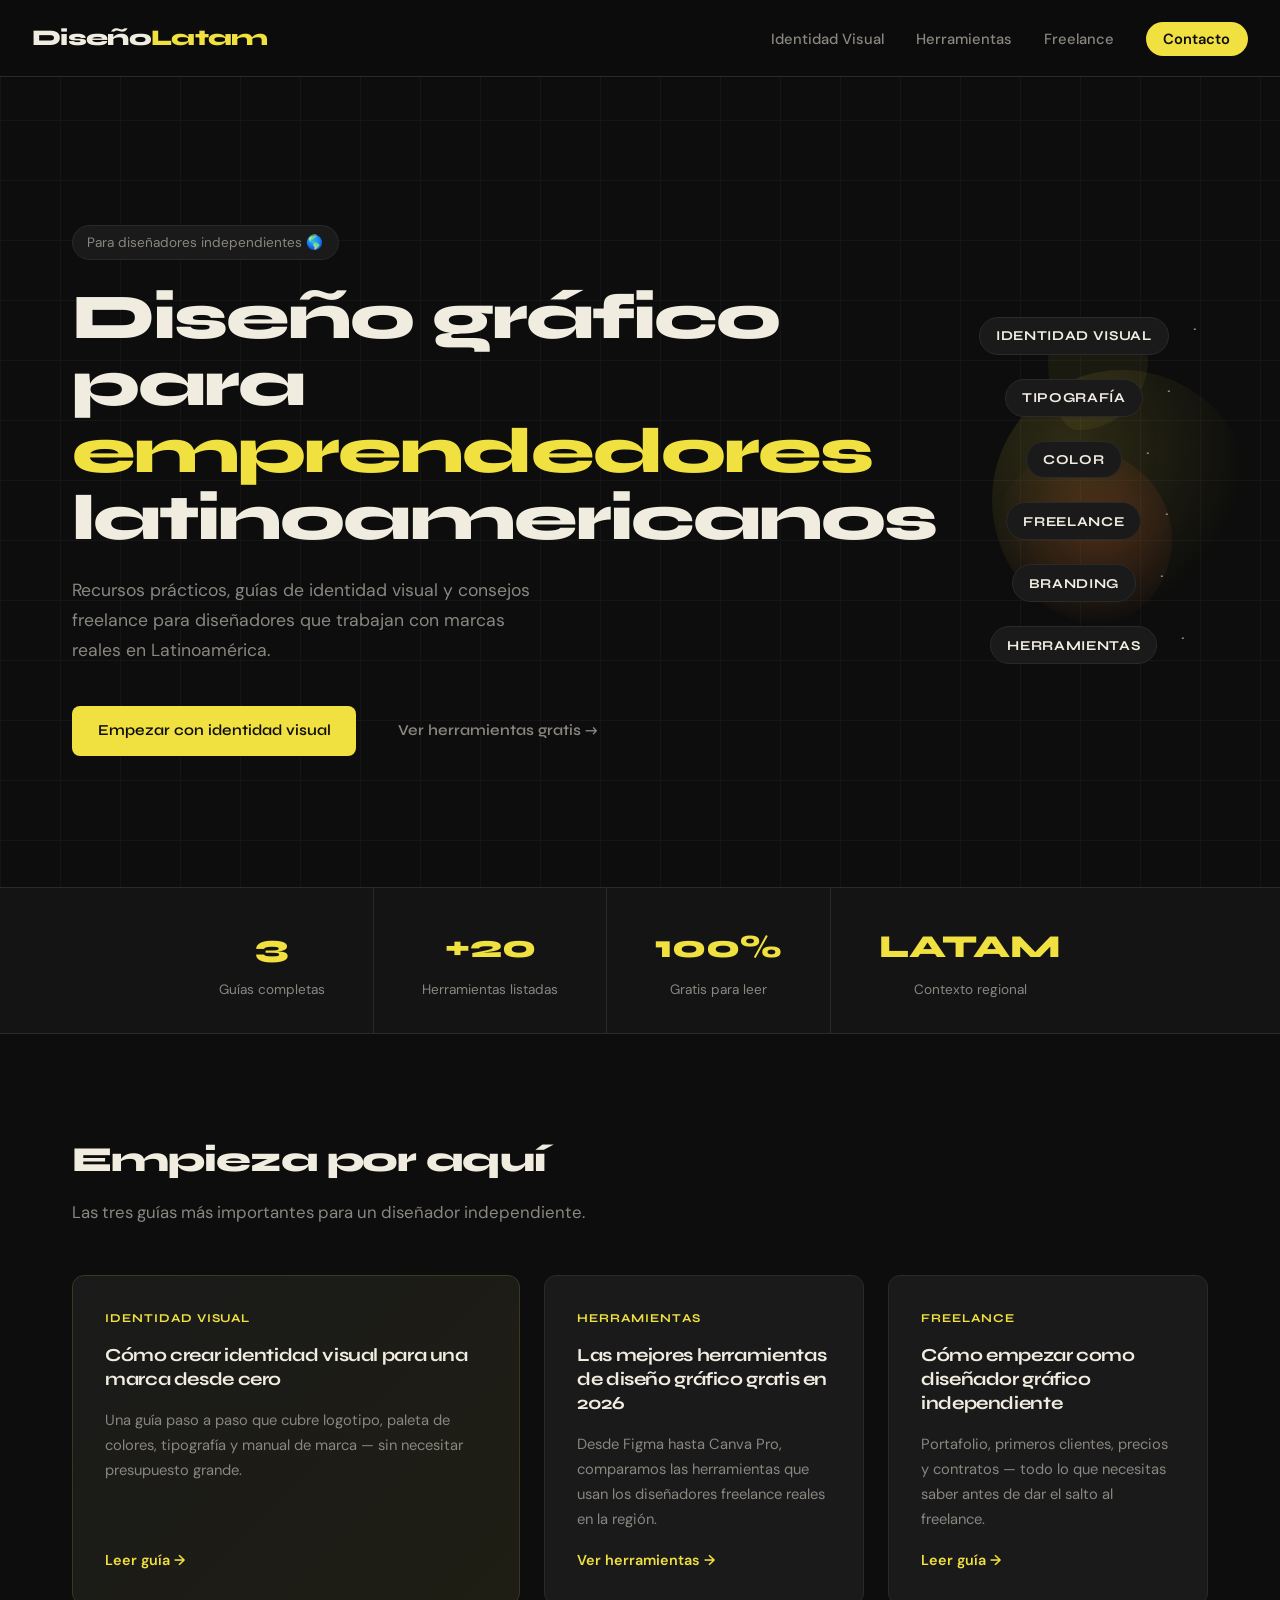
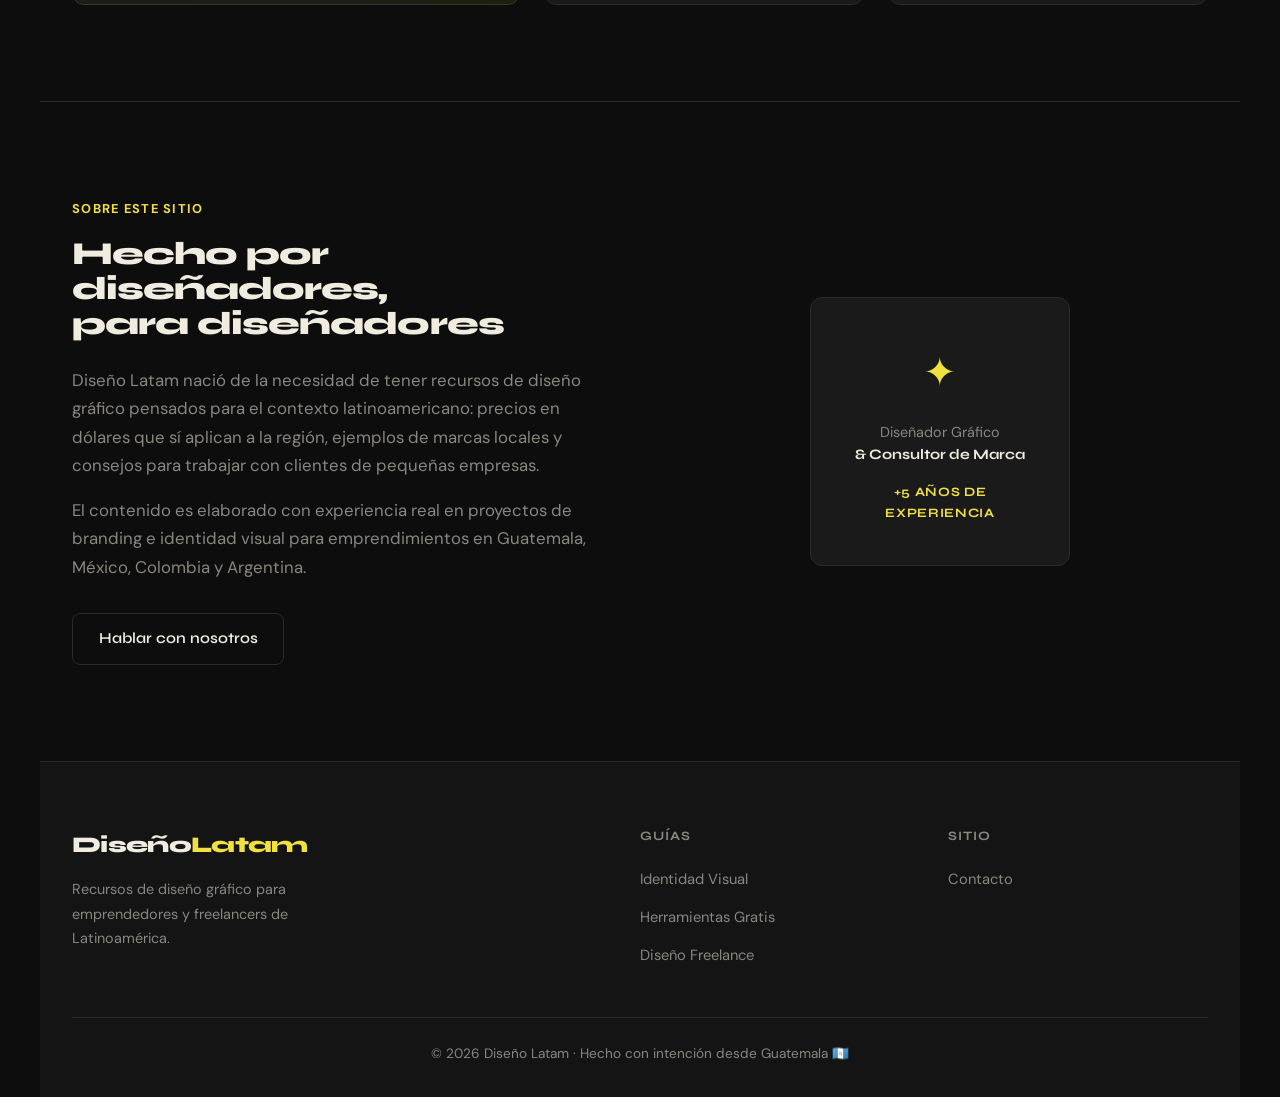
==== index.html @ ff5487d6 "Add files via upload" ====
<!DOCTYPE html>
<html lang="es">
<head>
  <meta charset="UTF-8" />
  <meta name="viewport" content="width=device-width, initial-scale=1.0" />
  <title>Diseño Gráfico para Emprendedores | Recursos para Freelancers Latinoamericanos</title>
  <meta name="description" content="Guías, herramientas y consejos de diseño gráfico para emprendedores y freelancers de Latinoamérica. Aprende a crear identidad visual, trabajar como independiente y hacer crecer tu negocio creativo." />
  <meta name="robots" content="index, follow" />
  <link rel="canonical" href="https://diseno-latam.netlify.app/" />

  <!-- Open Graph -->
  <meta property="og:title" content="Diseño Gráfico para Emprendedores Latinoamericanos" />
  <meta property="og:description" content="Recursos, guías y herramientas para diseñadores gráficos freelance en Latinoamérica." />
  <meta property="og:type" content="website" />
  <meta property="og:url" content="https://diseno-latam.netlify.app/" />

  <!-- Schema markup: WebSite -->
  <script type="application/ld+json">
  {
    "@context": "https://schema.org",
    "@type": "WebSite",
    "name": "Diseño Latam",
    "url": "https://diseno-latam.netlify.app/",
    "description": "Recursos de diseño gráfico para emprendedores y freelancers de Latinoamérica",
    "inLanguage": "es",
    "author": {
      "@type": "Person",
      "name": "Tu Nombre Aquí",
      "jobTitle": "Diseñador Gráfico & Consultor de Marca"
    }
  }
  </script>

  <link rel="preconnect" href="https://fonts.googleapis.com" />
  <link rel="preconnect" href="https://fonts.gstatic.com" crossorigin />
  <link href="https://fonts.googleapis.com/css2?family=Syne:wght@400;600;700;800&family=DM+Sans:ital,opsz,wght@0,9..40,300;0,9..40,400;0,9..40,500;1,9..40,300&display=swap" rel="stylesheet" />
  <link rel="stylesheet" href="css/style.css" />
</head>
<body>

  <!-- NAV -->
  <nav class="nav">
    <a href="/" class="nav__logo">Diseño<span>Latam</span></a>
    <ul class="nav__links">
      <li><a href="pages/identidad-visual.html">Identidad Visual</a></li>
      <li><a href="pages/herramientas.html">Herramientas</a></li>
      <li><a href="pages/freelance.html">Freelance</a></li>
      <li><a href="pages/contacto.html" class="nav__cta">Contacto</a></li>
    </ul>
    <button class="nav__burger" aria-label="Menú">&#9776;</button>
  </nav>

  <!-- HERO -->
  <header class="hero">
    <div class="hero__bg-grid"></div>
    <div class="hero__content">
      <span class="hero__tag">Para diseñadores independientes 🌎</span>
      <h1 class="hero__title">Diseño gráfico para<br /><em>emprendedores</em> latinoamericanos</h1>
      <p class="hero__sub">Recursos prácticos, guías de identidad visual y consejos freelance para diseñadores que trabajan con marcas reales en Latinoamérica.</p>
      <div class="hero__actions">
        <a href="pages/identidad-visual.html" class="btn btn--primary">Empezar con identidad visual</a>
        <a href="pages/herramientas.html" class="btn btn--ghost">Ver herramientas gratis →</a>
      </div>
    </div>
    <div class="hero__visual">
      <div class="shape shape--1"></div>
      <div class="shape shape--2"></div>
      <div class="shape shape--3"></div>
      <div class="marquee-ring">
        <span>Identidad Visual</span><span>·</span>
        <span>Tipografía</span><span>·</span>
        <span>Color</span><span>·</span>
        <span>Freelance</span><span>·</span>
        <span>Branding</span><span>·</span>
        <span>Herramientas</span><span>·</span>
      </div>
    </div>
  </header>

  <!-- STATS STRIP -->
  <section class="stats">
    <div class="stats__item"><strong>3</strong><span>Guías completas</span></div>
    <div class="stats__item"><strong>+20</strong><span>Herramientas listadas</span></div>
    <div class="stats__item"><strong>100%</strong><span>Gratis para leer</span></div>
    <div class="stats__item"><strong>LATAM</strong><span>Contexto regional</span></div>
  </section>

  <!-- ARTICLES GRID -->
  <section class="articles">
    <div class="articles__header">
      <h2>Empieza por aquí</h2>
      <p>Las tres guías más importantes para un diseñador independiente.</p>
    </div>
    <div class="articles__grid">

      <article class="card card--featured">
        <div class="card__tag">Identidad Visual</div>
        <h3 class="card__title"><a href="pages/identidad-visual.html">Cómo crear identidad visual para una marca desde cero</a></h3>
        <p class="card__excerpt">Una guía paso a paso que cubre logotipo, paleta de colores, tipografía y manual de marca — sin necesitar presupuesto grande.</p>
        <a href="pages/identidad-visual.html" class="card__link">Leer guía →</a>
      </article>

      <article class="card">
        <div class="card__tag">Herramientas</div>
        <h3 class="card__title"><a href="pages/herramientas.html">Las mejores herramientas de diseño gráfico gratis en 2026</a></h3>
        <p class="card__excerpt">Desde Figma hasta Canva Pro, comparamos las herramientas que usan los diseñadores freelance reales en la región.</p>
        <a href="pages/herramientas.html" class="card__link">Ver herramientas →</a>
      </article>

      <article class="card">
        <div class="card__tag">Freelance</div>
        <h3 class="card__title"><a href="pages/freelance.html">Cómo empezar como diseñador gráfico independiente</a></h3>
        <p class="card__excerpt">Portafolio, primeros clientes, precios y contratos — todo lo que necesitas saber antes de dar el salto al freelance.</p>
        <a href="pages/freelance.html" class="card__link">Leer guía →</a>
      </article>

    </div>
  </section>

  <!-- ABOUT / E-E-A-T -->
  <section class="about">
    <div class="about__text">
      <span class="about__label">Sobre este sitio</span>
      <h2>Hecho por diseñadores,<br />para diseñadores</h2>
      <p>Diseño Latam nació de la necesidad de tener recursos de diseño gráfico pensados para el contexto latinoamericano: precios en dólares que sí aplican a la región, ejemplos de marcas locales y consejos para trabajar con clientes de pequeñas empresas.</p>
      <p>El contenido es elaborado con experiencia real en proyectos de branding e identidad visual para emprendimientos en Guatemala, México, Colombia y Argentina.</p>
      <a href="pages/contacto.html" class="btn btn--outline">Hablar con nosotros</a>
    </div>
    <div class="about__badge">
      <div class="badge">
        <div class="badge__icon">✦</div>
        <div class="badge__text">Diseñador Gráfico<br /><strong>& Consultor de Marca</strong></div>
        <div class="badge__years">+5 años de experiencia</div>
      </div>
    </div>
  </section>

  <!-- FOOTER -->
  <footer class="footer">
    <div class="footer__brand">
      <a href="/" class="nav__logo">Diseño<span>Latam</span></a>
      <p>Recursos de diseño gráfico para emprendedores y freelancers de Latinoamérica.</p>
    </div>
    <div class="footer__links">
      <h4>Guías</h4>
      <ul>
        <li><a href="pages/identidad-visual.html">Identidad Visual</a></li>
        <li><a href="pages/herramientas.html">Herramientas Gratis</a></li>
        <li><a href="pages/freelance.html">Diseño Freelance</a></li>
      </ul>
    </div>
    <div class="footer__links">
      <h4>Sitio</h4>
      <ul>
        <li><a href="pages/contacto.html">Contacto</a></li>
      </ul>
    </div>
    <div class="footer__copy">
      <p>© 2026 Diseño Latam · Hecho con intención desde Guatemala 🇬🇹</p>
    </div>
  </footer>

  <script src="js/main.js"></script>
</body>
</html>
---- css/style.css ----
/* ===== VARIABLES ===== */
:root {
  --bg: #0d0d0d;
  --bg2: #141414;
  --surface: #1a1a1a;
  --border: #2a2a2a;
  --accent: #f0e040;
  --accent2: #ff6b35;
  --text: #f0ece0;
  --text-muted: #8a8680;
  --font-display: 'Syne', sans-serif;
  --font-body: 'DM Sans', sans-serif;
  --radius: 12px;
  --max-w: 1200px;
}

/* ===== RESET ===== */
*, *::before, *::after { box-sizing: border-box; margin: 0; padding: 0; }
html { scroll-behavior: smooth; }
body {
  background: var(--bg);
  color: var(--text);
  font-family: var(--font-body);
  font-size: 1.05rem;
  line-height: 1.7;
  overflow-x: hidden;
}
a { color: inherit; text-decoration: none; }
img { max-width: 100%; display: block; }

/* ===== NAV ===== */
.nav {
  display: flex;
  align-items: center;
  justify-content: space-between;
  padding: 1.2rem 2rem;
  position: sticky;
  top: 0;
  z-index: 100;
  background: rgba(13,13,13,0.9);
  backdrop-filter: blur(12px);
  border-bottom: 1px solid var(--border);
}
.nav__logo {
  font-family: var(--font-display);
  font-weight: 800;
  font-size: 1.4rem;
  letter-spacing: -0.03em;
}
.nav__logo span { color: var(--accent); }
.nav__links {
  display: flex;
  gap: 2rem;
  list-style: none;
  align-items: center;
}
.nav__links a {
  font-size: 0.92rem;
  font-weight: 500;
  color: var(--text-muted);
  transition: color 0.2s;
}
.nav__links a:hover { color: var(--text); }
.nav__cta {
  background: var(--accent) !important;
  color: #0d0d0d !important;
  padding: 0.45rem 1.1rem;
  border-radius: 99px;
  font-weight: 600 !important;
}
.nav__burger { display: none; background: none; border: none; color: var(--text); font-size: 1.4rem; cursor: pointer; }

/* ===== HERO ===== */
.hero {
  min-height: 90vh;
  display: grid;
  grid-template-columns: 1fr 1fr;
  align-items: center;
  gap: 2rem;
  padding: 5rem 2rem 4rem;
  max-width: var(--max-w);
  margin: 0 auto;
  position: relative;
}
.hero__bg-grid {
  position: fixed;
  inset: 0;
  background-image: linear-gradient(var(--border) 1px, transparent 1px),
    linear-gradient(90deg, var(--border) 1px, transparent 1px);
  background-size: 60px 60px;
  opacity: 0.3;
  pointer-events: none;
  z-index: -1;
}
.hero__tag {
  display: inline-block;
  background: var(--surface);
  border: 1px solid var(--border);
  border-radius: 99px;
  padding: 0.3rem 0.9rem;
  font-size: 0.85rem;
  color: var(--text-muted);
  margin-bottom: 1.5rem;
  animation: fadeUp 0.6s ease both;
}
.hero__title {
  font-family: var(--font-display);
  font-size: clamp(2.4rem, 5vw, 4rem);
  font-weight: 800;
  line-height: 1.05;
  letter-spacing: -0.03em;
  margin-bottom: 1.5rem;
  animation: fadeUp 0.6s 0.1s ease both;
}
.hero__title em {
  font-style: normal;
  color: var(--accent);
  position: relative;
}
.hero__sub {
  color: var(--text-muted);
  font-size: 1.1rem;
  max-width: 480px;
  margin-bottom: 2.5rem;
  animation: fadeUp 0.6s 0.2s ease both;
}
.hero__actions {
  display: flex;
  gap: 1rem;
  flex-wrap: wrap;
  animation: fadeUp 0.6s 0.3s ease both;
}

/* ===== HERO VISUAL ===== */
.hero__visual {
  display: flex;
  align-items: center;
  justify-content: center;
  position: relative;
  height: 400px;
}
.shape {
  position: absolute;
  border-radius: 50%;
  animation: float 6s ease-in-out infinite;
}
.shape--1 {
  width: 260px; height: 260px;
  background: radial-gradient(circle at 30% 30%, var(--accent), transparent 70%);
  opacity: 0.15;
  top: 20%; left: 10%;
}
.shape--2 {
  width: 180px; height: 180px;
  background: radial-gradient(circle at 60% 40%, var(--accent2), transparent 70%);
  opacity: 0.2;
  bottom: 15%; right: 15%;
  animation-delay: -2s;
}
.shape--3 {
  width: 100px; height: 100px;
  background: var(--accent);
  opacity: 0.06;
  top: 10%; right: 25%;
  animation-delay: -4s;
  border-radius: 30% 70% 70% 30% / 30% 30% 70% 70%;
}
.marquee-ring {
  display: flex;
  gap: 1.5rem;
  flex-wrap: wrap;
  justify-content: center;
  max-width: 320px;
  font-family: var(--font-display);
  font-size: 0.85rem;
  font-weight: 700;
  letter-spacing: 0.05em;
  color: var(--text-muted);
  text-transform: uppercase;
  position: relative;
  z-index: 1;
}
.marquee-ring span:not(:nth-child(even)) {
  border: 1px solid var(--border);
  padding: 0.4rem 1rem;
  border-radius: 99px;
  background: var(--surface);
  color: var(--text);
  transition: border-color 0.2s, color 0.2s;
}
.marquee-ring span:not(:nth-child(even)):hover {
  border-color: var(--accent);
  color: var(--accent);
}

/* ===== BUTTONS ===== */
.btn {
  display: inline-flex;
  align-items: center;
  gap: 0.4rem;
  padding: 0.75rem 1.6rem;
  border-radius: 8px;
  font-family: var(--font-display);
  font-weight: 600;
  font-size: 0.95rem;
  cursor: pointer;
  transition: all 0.2s;
  border: none;
}
.btn--primary {
  background: var(--accent);
  color: #0d0d0d;
}
.btn--primary:hover { background: #ffe800; transform: translateY(-2px); }
.btn--ghost {
  background: transparent;
  color: var(--text-muted);
}
.btn--ghost:hover { color: var(--text); }
.btn--outline {
  background: transparent;
  color: var(--text);
  border: 1px solid var(--border);
}
.btn--outline:hover { border-color: var(--accent); color: var(--accent); }

/* ===== STATS ===== */
.stats {
  display: flex;
  justify-content: center;
  gap: 0;
  border-top: 1px solid var(--border);
  border-bottom: 1px solid var(--border);
  background: var(--bg2);
}
.stats__item {
  display: flex;
  flex-direction: column;
  align-items: center;
  padding: 2rem 3rem;
  border-right: 1px solid var(--border);
  gap: 0.2rem;
}
.stats__item:last-child { border-right: none; }
.stats__item strong {
  font-family: var(--font-display);
  font-size: 2rem;
  font-weight: 800;
  color: var(--accent);
}
.stats__item span { font-size: 0.85rem; color: var(--text-muted); }

/* ===== ARTICLES ===== */
.articles {
  max-width: var(--max-w);
  margin: 0 auto;
  padding: 6rem 2rem;
}
.articles__header {
  margin-bottom: 3rem;
}
.articles__header h2 {
  font-family: var(--font-display);
  font-size: 2.2rem;
  font-weight: 800;
  letter-spacing: -0.03em;
  margin-bottom: 0.5rem;
}
.articles__header p { color: var(--text-muted); }
.articles__grid {
  display: grid;
  grid-template-columns: 1.4fr 1fr 1fr;
  gap: 1.5rem;
}

/* ===== CARDS ===== */
.card {
  background: var(--surface);
  border: 1px solid var(--border);
  border-radius: var(--radius);
  padding: 2rem;
  display: flex;
  flex-direction: column;
  gap: 1rem;
  transition: border-color 0.2s, transform 0.2s;
}
.card:hover {
  border-color: var(--accent);
  transform: translateY(-3px);
}
.card--featured {
  background: linear-gradient(135deg, var(--surface), #1f1e14);
  border-color: #3a3820;
}
.card--featured:hover { border-color: var(--accent); }
.card__tag {
  font-size: 0.75rem;
  font-weight: 700;
  letter-spacing: 0.08em;
  text-transform: uppercase;
  color: var(--accent);
  font-family: var(--font-display);
}
.card__title {
  font-family: var(--font-display);
  font-size: 1.15rem;
  font-weight: 700;
  line-height: 1.3;
  letter-spacing: -0.02em;
}
.card__title a:hover { color: var(--accent); }
.card__excerpt { color: var(--text-muted); font-size: 0.92rem; flex: 1; }
.card__link {
  font-weight: 600;
  font-size: 0.9rem;
  color: var(--accent);
  margin-top: auto;
}
.card__link:hover { text-decoration: underline; }

/* ===== ABOUT ===== */
.about {
  display: grid;
  grid-template-columns: 1fr 1fr;
  gap: 4rem;
  align-items: center;
  max-width: var(--max-w);
  margin: 0 auto;
  padding: 6rem 2rem;
  border-top: 1px solid var(--border);
}
.about__label {
  display: block;
  font-size: 0.8rem;
  font-weight: 700;
  letter-spacing: 0.1em;
  text-transform: uppercase;
  color: var(--accent);
  margin-bottom: 1rem;
}
.about__text h2 {
  font-family: var(--font-display);
  font-size: 2rem;
  font-weight: 800;
  letter-spacing: -0.03em;
  margin-bottom: 1.5rem;
  line-height: 1.1;
}
.about__text p { color: var(--text-muted); margin-bottom: 1rem; }
.about__text .btn { margin-top: 1rem; }
.about__badge { display: flex; justify-content: center; }
.badge {
  background: var(--surface);
  border: 1px solid var(--border);
  border-radius: var(--radius);
  padding: 2.5rem 2rem;
  text-align: center;
  display: flex;
  flex-direction: column;
  gap: 1rem;
  max-width: 260px;
  width: 100%;
}
.badge__icon {
  font-size: 2.5rem;
  color: var(--accent);
}
.badge__text { font-size: 0.9rem; color: var(--text-muted); line-height: 1.5; }
.badge__text strong { color: var(--text); font-family: var(--font-display); display: block; }
.badge__years {
  font-family: var(--font-display);
  font-size: 0.8rem;
  color: var(--accent);
  font-weight: 700;
  letter-spacing: 0.05em;
  text-transform: uppercase;
}

/* ===== FOOTER ===== */
.footer {
  background: var(--bg2);
  border-top: 1px solid var(--border);
  display: grid;
  grid-template-columns: 2fr 1fr 1fr;
  gap: 3rem;
  padding: 4rem 2rem 2rem;
  max-width: var(--max-w);
  margin: 0 auto;
}
.footer__brand p { color: var(--text-muted); font-size: 0.9rem; margin-top: 0.8rem; max-width: 280px; }
.footer__links h4 {
  font-family: var(--font-display);
  font-size: 0.8rem;
  font-weight: 700;
  letter-spacing: 0.08em;
  text-transform: uppercase;
  color: var(--text-muted);
  margin-bottom: 1rem;
}
.footer__links ul { list-style: none; display: flex; flex-direction: column; gap: 0.6rem; }
.footer__links a { color: var(--text-muted); font-size: 0.92rem; transition: color 0.2s; }
.footer__links a:hover { color: var(--text); }
.footer__copy {
  grid-column: 1 / -1;
  border-top: 1px solid var(--border);
  padding-top: 1.5rem;
  color: var(--text-muted);
  font-size: 0.85rem;
  text-align: center;
}

/* ===== ANIMATIONS ===== */
@keyframes fadeUp {
  from { opacity: 0; transform: translateY(20px); }
  to { opacity: 1; transform: translateY(0); }
}
@keyframes float {
  0%, 100% { transform: translateY(0) rotate(0deg); }
  50% { transform: translateY(-20px) rotate(5deg); }
}

/* ===== RESPONSIVE ===== */
@media (max-width: 900px) {
  .hero { grid-template-columns: 1fr; min-height: auto; padding: 3rem 1.5rem; }
  .hero__visual { display: none; }
  .articles__grid { grid-template-columns: 1fr; }
  .about { grid-template-columns: 1fr; gap: 2rem; }
  .about__badge { display: none; }
  .footer { grid-template-columns: 1fr 1fr; }
  .stats { flex-wrap: wrap; }
  .stats__item { border-right: none; border-bottom: 1px solid var(--border); width: 50%; }
}
@media (max-width: 600px) {
  .nav__links { display: none; }
  .nav__burger { display: block; }
  .hero__title { font-size: 2.2rem; }
  .footer { grid-template-columns: 1fr; }
}

/* ===== INNER PAGES ===== */
.page-hero {
  max-width: var(--max-w);
  margin: 0 auto;
  padding: 5rem 2rem 3rem;
  border-bottom: 1px solid var(--border);
}
.page-hero__tag {
  display: inline-block;
  font-size: 0.78rem;
  font-weight: 700;
  letter-spacing: 0.1em;
  text-transform: uppercase;
  color: var(--accent);
  font-family: var(--font-display);
  margin-bottom: 1rem;
}
.page-hero h1 {
  font-family: var(--font-display);
  font-size: clamp(2rem, 4vw, 3.2rem);
  font-weight: 800;
  letter-spacing: -0.03em;
  line-height: 1.1;
  max-width: 700px;
  margin-bottom: 1.2rem;
}
.page-hero p {
  color: var(--text-muted);
  font-size: 1.1rem;
  max-width: 580px;
}
.page-content {
  max-width: 780px;
  margin: 0 auto;
  padding: 4rem 2rem 6rem;
}
.page-content h2 {
  font-family: var(--font-display);
  font-size: 1.6rem;
  font-weight: 700;
  letter-spacing: -0.02em;
  margin: 3rem 0 1rem;
}
.page-content h3 {
  font-family: var(--font-display);
  font-size: 1.15rem;
  font-weight: 700;
  margin: 2rem 0 0.7rem;
  color: var(--accent);
}
.page-content p { color: var(--text-muted); margin-bottom: 1rem; }
.page-content ul, .page-content ol {
  color: var(--text-muted);
  padding-left: 1.5rem;
  margin-bottom: 1.5rem;
  display: flex;
  flex-direction: column;
  gap: 0.5rem;
}
.page-content strong { color: var(--text); }
.page-content a { color: var(--accent); text-decoration: underline; }
.callout {
  background: var(--surface);
  border-left: 3px solid var(--accent);
  border-radius: 0 var(--radius) var(--radius) 0;
  padding: 1.5rem;
  margin: 2rem 0;
  color: var(--text-muted);
}
.callout strong { color: var(--accent); display: block; margin-bottom: 0.3rem; }
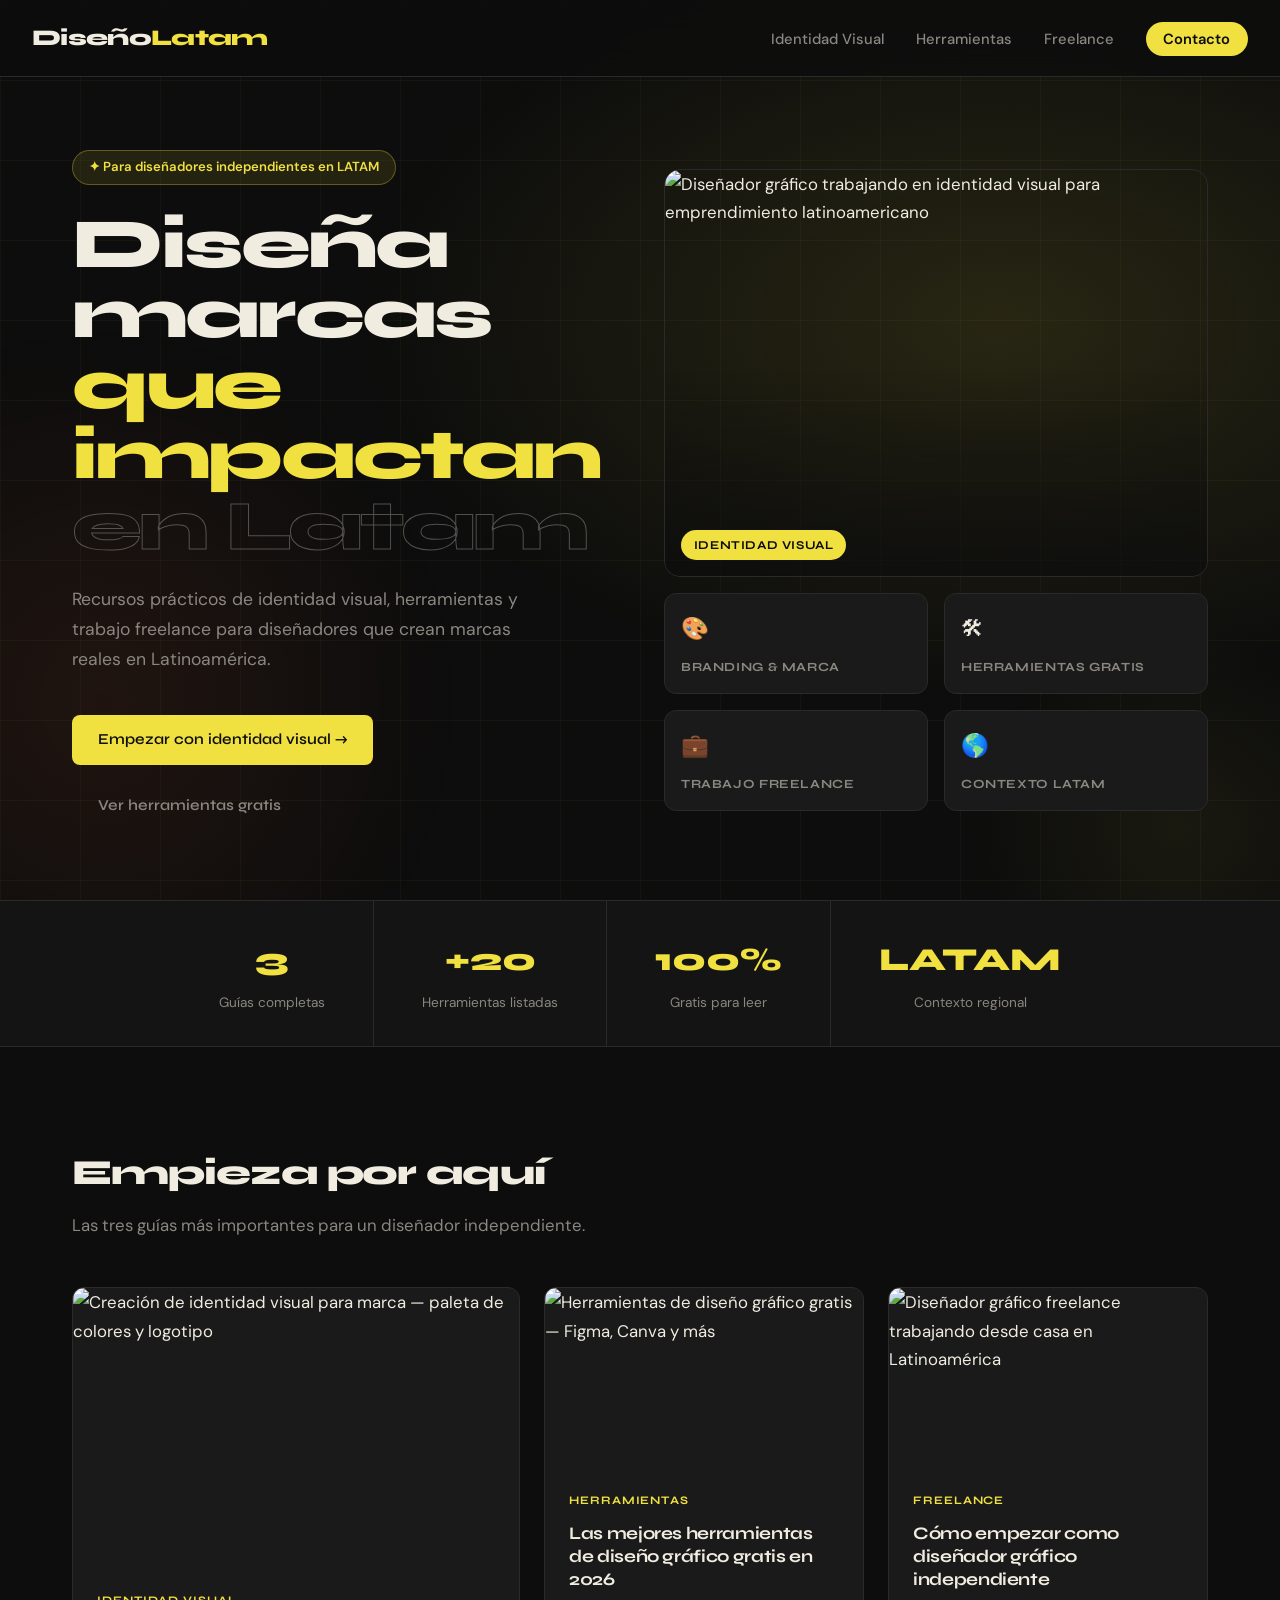
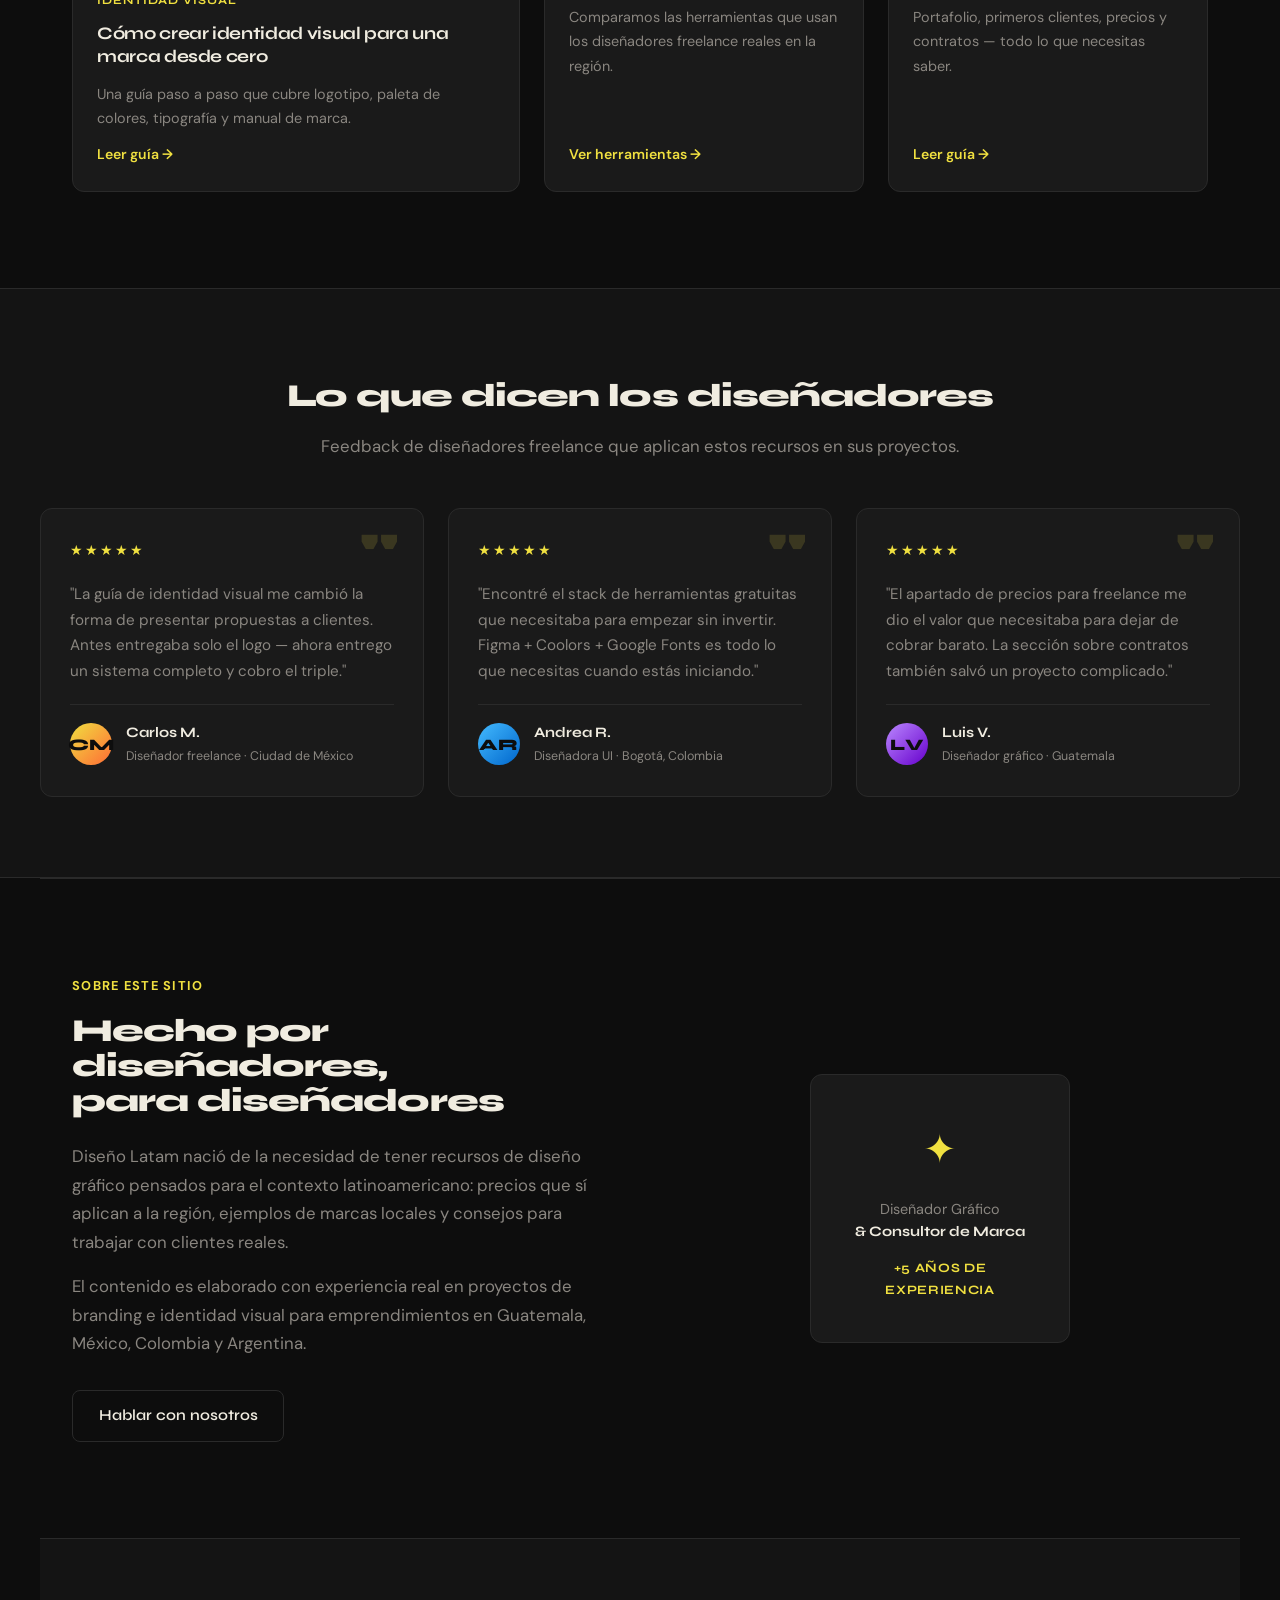
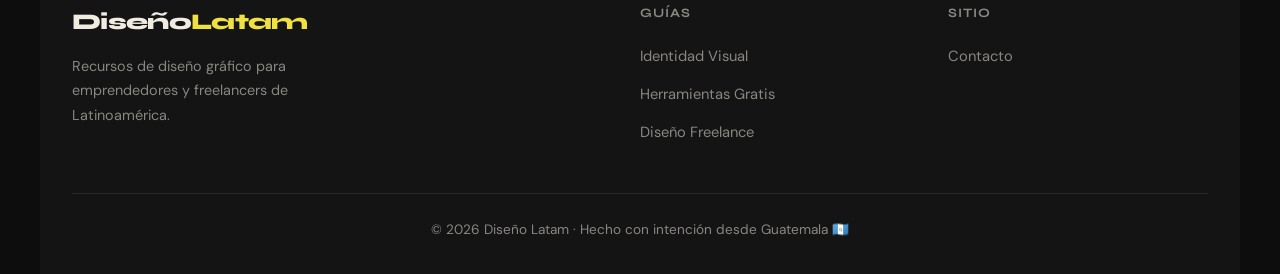
==== commit 13ec4eab: "Add files via upload" ====
--- a/index.html
+++ b/index.html
@@ -6,21 +6,18 @@
   <title>Diseño Gráfico para Emprendedores | Recursos para Freelancers Latinoamericanos</title>
   <meta name="description" content="Guías, herramientas y consejos de diseño gráfico para emprendedores y freelancers de Latinoamérica. Aprende a crear identidad visual, trabajar como independiente y hacer crecer tu negocio creativo." />
   <meta name="robots" content="index, follow" />
-  <link rel="canonical" href="https://diseno-latam.netlify.app/" />
-
-  <!-- Open Graph -->
+  <link rel="canonical" href="https://graficafreelance.netlify.app/" />
   <meta property="og:title" content="Diseño Gráfico para Emprendedores Latinoamericanos" />
   <meta property="og:description" content="Recursos, guías y herramientas para diseñadores gráficos freelance en Latinoamérica." />
   <meta property="og:type" content="website" />
-  <meta property="og:url" content="https://diseno-latam.netlify.app/" />
-
-  <!-- Schema markup: WebSite -->
+  <meta property="og:url" content="https://graficafreelance.netlify.app/" />
+  <meta property="og:image" content="https://images.unsplash.com/photo-1561070791-2526d30994b5?w=1200&q=80" />
   <script type="application/ld+json">
   {
     "@context": "https://schema.org",
     "@type": "WebSite",
     "name": "Diseño Latam",
-    "url": "https://diseno-latam.netlify.app/",
+    "url": "https://graficafreelance.netlify.app/",
     "description": "Recursos de diseño gráfico para emprendedores y freelancers de Latinoamérica",
     "inLanguage": "es",
     "author": {
@@ -30,7 +27,6 @@
     }
   }
   </script>
-
   <link rel="preconnect" href="https://fonts.googleapis.com" />
   <link rel="preconnect" href="https://fonts.gstatic.com" crossorigin />
   <link href="https://fonts.googleapis.com/css2?family=Syne:wght@400;600;700;800&family=DM+Sans:ital,opsz,wght@0,9..40,300;0,9..40,400;0,9..40,500;1,9..40,300&display=swap" rel="stylesheet" />
@@ -38,7 +34,6 @@
 </head>
 <body>
 
-  <!-- NAV -->
   <nav class="nav">
     <a href="/" class="nav__logo">Diseño<span>Latam</span></a>
     <ul class="nav__links">
@@ -51,33 +46,56 @@
   </nav>
 
   <!-- HERO -->
-  <header class="hero">
-    <div class="hero__bg-grid"></div>
+  <section class="hero">
+    <div class="hero__parallax-bg"></div>
+    <div class="hero__grid"></div>
     <div class="hero__content">
-      <span class="hero__tag">Para diseñadores independientes 🌎</span>
-      <h1 class="hero__title">Diseño gráfico para<br /><em>emprendedores</em> latinoamericanos</h1>
-      <p class="hero__sub">Recursos prácticos, guías de identidad visual y consejos freelance para diseñadores que trabajan con marcas reales en Latinoamérica.</p>
-      <div class="hero__actions">
-        <a href="pages/identidad-visual.html" class="btn btn--primary">Empezar con identidad visual</a>
-        <a href="pages/herramientas.html" class="btn btn--ghost">Ver herramientas gratis →</a>
-      </div>
-    </div>
-    <div class="hero__visual">
-      <div class="shape shape--1"></div>
-      <div class="shape shape--2"></div>
-      <div class="shape shape--3"></div>
-      <div class="marquee-ring">
-        <span>Identidad Visual</span><span>·</span>
-        <span>Tipografía</span><span>·</span>
-        <span>Color</span><span>·</span>
-        <span>Freelance</span><span>·</span>
-        <span>Branding</span><span>·</span>
-        <span>Herramientas</span><span>·</span>
-      </div>
-    </div>
-  </header>
-
-  <!-- STATS STRIP -->
+
+      <div class="hero__left">
+        <span class="hero__tag">✦ Para diseñadores independientes en LATAM</span>
+        <h1 class="hero__title">
+          Diseña marcas<br />
+          <em>que impactan</em>
+          <span class="outline">en Latam</span>
+        </h1>
+        <p class="hero__sub">Recursos prácticos de identidad visual, herramientas y trabajo freelance para diseñadores que crean marcas reales en Latinoamérica.</p>
+        <div class="hero__actions">
+          <a href="pages/identidad-visual.html" class="btn btn--primary">Empezar con identidad visual →</a>
+          <a href="pages/herramientas.html" class="btn btn--ghost">Ver herramientas gratis</a>
+        </div>
+      </div>
+
+      <div class="hero__visual">
+        <div class="hero__feat-img">
+          <img src="https://images.unsplash.com/photo-1561070791-2526d30994b5?w=800&q=80"
+               alt="Diseñador gráfico trabajando en identidad visual para emprendimiento latinoamericano"
+               loading="eager" />
+          <span class="hero__feat-badge">Identidad Visual</span>
+        </div>
+        <div class="hero__mini-cards">
+          <div class="mini-card">
+            <div class="mini-card__icon">🎨</div>
+            <div class="mini-card__label">Branding & marca</div>
+          </div>
+          <div class="mini-card">
+            <div class="mini-card__icon">🛠</div>
+            <div class="mini-card__label">Herramientas gratis</div>
+          </div>
+          <div class="mini-card">
+            <div class="mini-card__icon">💼</div>
+            <div class="mini-card__label">Trabajo freelance</div>
+          </div>
+          <div class="mini-card">
+            <div class="mini-card__icon">🌎</div>
+            <div class="mini-card__label">Contexto LATAM</div>
+          </div>
+        </div>
+      </div>
+
+    </div>
+  </section>
+
+  <!-- STATS -->
   <section class="stats">
     <div class="stats__item"><strong>3</strong><span>Guías completas</span></div>
     <div class="stats__item"><strong>+20</strong><span>Herramientas listadas</span></div>
@@ -85,7 +103,7 @@
     <div class="stats__item"><strong>LATAM</strong><span>Contexto regional</span></div>
   </section>
 
-  <!-- ARTICLES GRID -->
+  <!-- ARTICLES -->
   <section class="articles">
     <div class="articles__header">
       <h2>Empieza por aquí</h2>
@@ -94,26 +112,96 @@
     <div class="articles__grid">
 
       <article class="card card--featured">
-        <div class="card__tag">Identidad Visual</div>
-        <h3 class="card__title"><a href="pages/identidad-visual.html">Cómo crear identidad visual para una marca desde cero</a></h3>
-        <p class="card__excerpt">Una guía paso a paso que cubre logotipo, paleta de colores, tipografía y manual de marca — sin necesitar presupuesto grande.</p>
-        <a href="pages/identidad-visual.html" class="card__link">Leer guía →</a>
+        <div class="card__img">
+          <img src="https://images.unsplash.com/photo-1558618666-fcd25c85cd64?w=800&q=80"
+               alt="Creación de identidad visual para marca — paleta de colores y logotipo"
+               loading="lazy" />
+        </div>
+        <div class="card__body">
+          <div class="card__tag">Identidad Visual</div>
+          <h3 class="card__title"><a href="pages/identidad-visual.html">Cómo crear identidad visual para una marca desde cero</a></h3>
+          <p class="card__excerpt">Una guía paso a paso que cubre logotipo, paleta de colores, tipografía y manual de marca.</p>
+          <a href="pages/identidad-visual.html" class="card__link">Leer guía →</a>
+        </div>
       </article>
 
       <article class="card">
-        <div class="card__tag">Herramientas</div>
-        <h3 class="card__title"><a href="pages/herramientas.html">Las mejores herramientas de diseño gráfico gratis en 2026</a></h3>
-        <p class="card__excerpt">Desde Figma hasta Canva Pro, comparamos las herramientas que usan los diseñadores freelance reales en la región.</p>
-        <a href="pages/herramientas.html" class="card__link">Ver herramientas →</a>
+        <div class="card__img">
+          <img src="https://images.unsplash.com/photo-1611532736597-de2d4265fba3?w=600&q=80"
+               alt="Herramientas de diseño gráfico gratis — Figma, Canva y más"
+               loading="lazy" />
+        </div>
+        <div class="card__body">
+          <div class="card__tag">Herramientas</div>
+          <h3 class="card__title"><a href="pages/herramientas.html">Las mejores herramientas de diseño gráfico gratis en 2026</a></h3>
+          <p class="card__excerpt">Comparamos las herramientas que usan los diseñadores freelance reales en la región.</p>
+          <a href="pages/herramientas.html" class="card__link">Ver herramientas →</a>
+        </div>
       </article>
 
       <article class="card">
-        <div class="card__tag">Freelance</div>
-        <h3 class="card__title"><a href="pages/freelance.html">Cómo empezar como diseñador gráfico independiente</a></h3>
-        <p class="card__excerpt">Portafolio, primeros clientes, precios y contratos — todo lo que necesitas saber antes de dar el salto al freelance.</p>
-        <a href="pages/freelance.html" class="card__link">Leer guía →</a>
+        <div class="card__img">
+          <img src="https://images.unsplash.com/photo-1600880292089-90a7e086ee0c?w=600&q=80"
+               alt="Diseñador gráfico freelance trabajando desde casa en Latinoamérica"
+               loading="lazy" />
+        </div>
+        <div class="card__body">
+          <div class="card__tag">Freelance</div>
+          <h3 class="card__title"><a href="pages/freelance.html">Cómo empezar como diseñador gráfico independiente</a></h3>
+          <p class="card__excerpt">Portafolio, primeros clientes, precios y contratos — todo lo que necesitas saber.</p>
+          <a href="pages/freelance.html" class="card__link">Leer guía →</a>
+        </div>
       </article>
 
+    </div>
+  </section>
+
+  <!-- TESTIMONIALES -->
+  <section class="testimonials">
+    <div class="testimonials__inner">
+      <div class="testimonials__header">
+        <h2>Lo que dicen los diseñadores</h2>
+        <p>Feedback de diseñadores freelance que aplican estos recursos en sus proyectos.</p>
+      </div>
+      <div class="testimonials__grid">
+
+        <div class="testi-card" itemscope itemtype="https://schema.org/Review">
+          <div class="testi-card__stars">★★★★★</div>
+          <p class="testi-card__text" itemprop="reviewBody">"La guía de identidad visual me cambió la forma de presentar propuestas a clientes. Antes entregaba solo el logo — ahora entrego un sistema completo y cobro el triple."</p>
+          <div class="testi-card__author">
+            <div class="testi-card__avatar">CM</div>
+            <div>
+              <div class="testi-card__name" itemprop="author">Carlos M.</div>
+              <div class="testi-card__role">Diseñador freelance · Ciudad de México</div>
+            </div>
+          </div>
+        </div>
+
+        <div class="testi-card" itemscope itemtype="https://schema.org/Review">
+          <div class="testi-card__stars">★★★★★</div>
+          <p class="testi-card__text" itemprop="reviewBody">"Encontré el stack de herramientas gratuitas que necesitaba para empezar sin invertir. Figma + Coolors + Google Fonts es todo lo que necesitas cuando estás iniciando."</p>
+          <div class="testi-card__author">
+            <div class="testi-card__avatar" style="background: linear-gradient(135deg,#44bbff,#0066cc)">AR</div>
+            <div>
+              <div class="testi-card__name" itemprop="author">Andrea R.</div>
+              <div class="testi-card__role">Diseñadora UI · Bogotá, Colombia</div>
+            </div>
+          </div>
+        </div>
+
+        <div class="testi-card" itemscope itemtype="https://schema.org/Review">
+          <div class="testi-card__stars">★★★★★</div>
+          <p class="testi-card__text" itemprop="reviewBody">"El apartado de precios para freelance me dio el valor que necesitaba para dejar de cobrar barato. La sección sobre contratos también salvó un proyecto complicado."</p>
+          <div class="testi-card__author">
+            <div class="testi-card__avatar" style="background: linear-gradient(135deg,#bb88ff,#6600cc)">LV</div>
+            <div>
+              <div class="testi-card__name" itemprop="author">Luis V.</div>
+              <div class="testi-card__role">Diseñador gráfico · Guatemala</div>
+            </div>
+          </div>
+        </div>
+
+      </div>
     </div>
   </section>
 
@@ -122,7 +210,7 @@
     <div class="about__text">
       <span class="about__label">Sobre este sitio</span>
       <h2>Hecho por diseñadores,<br />para diseñadores</h2>
-      <p>Diseño Latam nació de la necesidad de tener recursos de diseño gráfico pensados para el contexto latinoamericano: precios en dólares que sí aplican a la región, ejemplos de marcas locales y consejos para trabajar con clientes de pequeñas empresas.</p>
+      <p>Diseño Latam nació de la necesidad de tener recursos de diseño gráfico pensados para el contexto latinoamericano: precios que sí aplican a la región, ejemplos de marcas locales y consejos para trabajar con clientes reales.</p>
       <p>El contenido es elaborado con experiencia real en proyectos de branding e identidad visual para emprendimientos en Guatemala, México, Colombia y Argentina.</p>
       <a href="pages/contacto.html" class="btn btn--outline">Hablar con nosotros</a>
     </div>
@@ -135,7 +223,6 @@
     </div>
   </section>
 
-  <!-- FOOTER -->
   <footer class="footer">
     <div class="footer__brand">
       <a href="/" class="nav__logo">Diseño<span>Latam</span></a>
--- a/css/style.css
+++ b/css/style.css
@@ -14,7 +14,6 @@
   --max-w: 1200px;
 }
 
-/* ===== RESET ===== */
 *, *::before, *::after { box-sizing: border-box; margin: 0; padding: 0; }
 html { scroll-behavior: smooth; }
 body {
@@ -34,12 +33,14 @@
   align-items: center;
   justify-content: space-between;
   padding: 1.2rem 2rem;
-  position: sticky;
-  top: 0;
+  position: fixed;
+  top: 0; left: 0; right: 0;
   z-index: 100;
-  background: rgba(13,13,13,0.9);
-  backdrop-filter: blur(12px);
+  background: rgba(13,13,13,0.85);
+  backdrop-filter: blur(16px);
+  -webkit-backdrop-filter: blur(16px);
   border-bottom: 1px solid var(--border);
+  transition: background 0.3s;
 }
 .nav__logo {
   font-family: var(--font-display);
@@ -70,52 +71,79 @@
 }
 .nav__burger { display: none; background: none; border: none; color: var(--text); font-size: 1.4rem; cursor: pointer; }
 
-/* ===== HERO ===== */
+/* ===== HERO PARALLAX ===== */
 .hero {
-  min-height: 90vh;
+  min-height: 100vh;
+  display: flex;
+  align-items: center;
+  position: relative;
+  overflow: hidden;
+  padding-top: 80px;
+}
+.hero__parallax-bg {
+  position: absolute;
+  inset: -20%;
+  background:
+    radial-gradient(ellipse 60% 50% at 70% 40%, rgba(240,224,64,0.12) 0%, transparent 60%),
+    radial-gradient(ellipse 40% 60% at 20% 70%, rgba(255,107,53,0.08) 0%, transparent 50%),
+    radial-gradient(ellipse 30% 40% at 80% 80%, rgba(240,224,64,0.06) 0%, transparent 40%);
+  will-change: transform;
+  pointer-events: none;
+}
+.hero__grid {
+  position: absolute;
+  inset: 0;
+  background-image:
+    linear-gradient(rgba(240,224,64,0.04) 1px, transparent 1px),
+    linear-gradient(90deg, rgba(240,224,64,0.04) 1px, transparent 1px);
+  background-size: 80px 80px;
+  pointer-events: none;
+}
+.hero__content {
+  max-width: var(--max-w);
+  margin: 0 auto;
+  padding: 4rem 2rem;
   display: grid;
   grid-template-columns: 1fr 1fr;
-  align-items: center;
-  gap: 2rem;
-  padding: 5rem 2rem 4rem;
-  max-width: var(--max-w);
-  margin: 0 auto;
-  position: relative;
-}
-.hero__bg-grid {
-  position: fixed;
-  inset: 0;
-  background-image: linear-gradient(var(--border) 1px, transparent 1px),
-    linear-gradient(90deg, var(--border) 1px, transparent 1px);
-  background-size: 60px 60px;
-  opacity: 0.3;
-  pointer-events: none;
-  z-index: -1;
-}
+  gap: 3rem;
+  align-items: center;
+  position: relative;
+  z-index: 2;
+  width: 100%;
+}
+.hero__left { display: flex; flex-direction: column; }
 .hero__tag {
-  display: inline-block;
-  background: var(--surface);
-  border: 1px solid var(--border);
+  display: inline-flex;
+  align-items: center;
+  gap: 0.5rem;
+  background: rgba(240,224,64,0.1);
+  border: 1px solid rgba(240,224,64,0.3);
   border-radius: 99px;
-  padding: 0.3rem 0.9rem;
-  font-size: 0.85rem;
-  color: var(--text-muted);
+  padding: 0.35rem 1rem;
+  font-size: 0.82rem;
+  color: var(--accent);
+  font-weight: 600;
+  width: fit-content;
   margin-bottom: 1.5rem;
   animation: fadeUp 0.6s ease both;
 }
 .hero__title {
   font-family: var(--font-display);
-  font-size: clamp(2.4rem, 5vw, 4rem);
-  font-weight: 800;
-  line-height: 1.05;
-  letter-spacing: -0.03em;
+  font-size: clamp(2.6rem, 5.5vw, 4.5rem);
+  font-weight: 800;
+  line-height: 1.0;
+  letter-spacing: -0.04em;
   margin-bottom: 1.5rem;
   animation: fadeUp 0.6s 0.1s ease both;
 }
 .hero__title em {
   font-style: normal;
   color: var(--accent);
-  position: relative;
+  display: block;
+}
+.hero__title .outline {
+  -webkit-text-stroke: 1px rgba(240,236,224,0.3);
+  color: transparent;
 }
 .hero__sub {
   color: var(--text-muted);
@@ -131,104 +159,74 @@
   animation: fadeUp 0.6s 0.3s ease both;
 }
 
-/* ===== HERO VISUAL ===== */
+/* ===== HERO VISUAL SIDE ===== */
 .hero__visual {
   display: flex;
-  align-items: center;
-  justify-content: center;
-  position: relative;
-  height: 400px;
-}
-.shape {
+  flex-direction: column;
+  gap: 1rem;
+  animation: fadeUp 0.8s 0.4s ease both;
+}
+.hero__feat-img {
+  position: relative;
+  border-radius: 16px;
+  overflow: hidden;
+  border: 1px solid var(--border);
+  aspect-ratio: 4/3;
+}
+.hero__feat-img img {
+  width: 100%;
+  height: 100%;
+  object-fit: cover;
+  transition: transform 0.6s ease;
+}
+.hero__feat-img:hover img { transform: scale(1.04); }
+.hero__feat-img::after {
+  content: '';
   position: absolute;
-  border-radius: 50%;
-  animation: float 6s ease-in-out infinite;
-}
-.shape--1 {
-  width: 260px; height: 260px;
-  background: radial-gradient(circle at 30% 30%, var(--accent), transparent 70%);
-  opacity: 0.15;
-  top: 20%; left: 10%;
-}
-.shape--2 {
-  width: 180px; height: 180px;
-  background: radial-gradient(circle at 60% 40%, var(--accent2), transparent 70%);
-  opacity: 0.2;
-  bottom: 15%; right: 15%;
-  animation-delay: -2s;
-}
-.shape--3 {
-  width: 100px; height: 100px;
-  background: var(--accent);
-  opacity: 0.06;
-  top: 10%; right: 25%;
-  animation-delay: -4s;
-  border-radius: 30% 70% 70% 30% / 30% 30% 70% 70%;
-}
-.marquee-ring {
-  display: flex;
-  gap: 1.5rem;
-  flex-wrap: wrap;
-  justify-content: center;
-  max-width: 320px;
-  font-family: var(--font-display);
-  font-size: 0.85rem;
-  font-weight: 700;
-  letter-spacing: 0.05em;
-  color: var(--text-muted);
-  text-transform: uppercase;
-  position: relative;
-  z-index: 1;
-}
-.marquee-ring span:not(:nth-child(even)) {
-  border: 1px solid var(--border);
-  padding: 0.4rem 1rem;
-  border-radius: 99px;
-  background: var(--surface);
-  color: var(--text);
-  transition: border-color 0.2s, color 0.2s;
-}
-.marquee-ring span:not(:nth-child(even)):hover {
-  border-color: var(--accent);
-  color: var(--accent);
-}
-
-/* ===== BUTTONS ===== */
-.btn {
-  display: inline-flex;
-  align-items: center;
-  gap: 0.4rem;
-  padding: 0.75rem 1.6rem;
-  border-radius: 8px;
-  font-family: var(--font-display);
-  font-weight: 600;
-  font-size: 0.95rem;
-  cursor: pointer;
-  transition: all 0.2s;
-  border: none;
-}
-.btn--primary {
+  inset: 0;
+  background: linear-gradient(to top, rgba(13,13,13,0.7) 0%, transparent 50%);
+}
+.hero__feat-badge {
+  position: absolute;
+  bottom: 1rem; left: 1rem;
+  z-index: 2;
   background: var(--accent);
   color: #0d0d0d;
-}
-.btn--primary:hover { background: #ffe800; transform: translateY(-2px); }
-.btn--ghost {
-  background: transparent;
-  color: var(--text-muted);
-}
-.btn--ghost:hover { color: var(--text); }
-.btn--outline {
-  background: transparent;
-  color: var(--text);
+  font-family: var(--font-display);
+  font-size: 0.75rem;
+  font-weight: 700;
+  padding: 0.3rem 0.8rem;
+  border-radius: 99px;
+  text-transform: uppercase;
+  letter-spacing: 0.05em;
+}
+.hero__mini-cards {
+  display: grid;
+  grid-template-columns: 1fr 1fr;
+  gap: 1rem;
+}
+.mini-card {
+  background: var(--surface);
   border: 1px solid var(--border);
-}
-.btn--outline:hover { border-color: var(--accent); color: var(--accent); }
+  border-radius: 12px;
+  padding: 1rem;
+  transition: border-color 0.2s, transform 0.2s;
+}
+.mini-card:hover { border-color: var(--accent); transform: translateY(-2px); }
+.mini-card__icon { font-size: 1.4rem; margin-bottom: 0.5rem; }
+.mini-card__label {
+  font-family: var(--font-display);
+  font-size: 0.78rem;
+  font-weight: 700;
+  color: var(--text-muted);
+  text-transform: uppercase;
+  letter-spacing: 0.05em;
+}
 
 /* ===== STATS ===== */
 .stats {
   display: flex;
   justify-content: center;
-  gap: 0;
   border-top: 1px solid var(--border);
   border-bottom: 1px solid var(--border);
   background: var(--bg2);
@@ -256,9 +254,7 @@
   margin: 0 auto;
   padding: 6rem 2rem;
 }
-.articles__header {
-  margin-bottom: 3rem;
-}
+.articles__header { margin-bottom: 3rem; }
 .articles__header h2 {
   font-family: var(--font-display);
   font-size: 2.2rem;
@@ -278,23 +274,28 @@
   background: var(--surface);
   border: 1px solid var(--border);
   border-radius: var(--radius);
-  padding: 2rem;
+  overflow: hidden;
   display: flex;
   flex-direction: column;
-  gap: 1rem;
   transition: border-color 0.2s, transform 0.2s;
 }
-.card:hover {
-  border-color: var(--accent);
-  transform: translateY(-3px);
-}
-.card--featured {
-  background: linear-gradient(135deg, var(--surface), #1f1e14);
-  border-color: #3a3820;
-}
-.card--featured:hover { border-color: var(--accent); }
+.card:hover { border-color: var(--accent); transform: translateY(-3px); }
+.card__img {
+  aspect-ratio: 16/9;
+  overflow: hidden;
+  position: relative;
+}
+.card__img img {
+  width: 100%;
+  height: 100%;
+  object-fit: cover;
+  transition: transform 0.5s ease;
+}
+.card:hover .card__img img { transform: scale(1.06); }
+.card__body { padding: 1.5rem; display: flex; flex-direction: column; gap: 0.8rem; flex: 1; }
+.card--featured .card__img { aspect-ratio: 16/10; }
 .card__tag {
-  font-size: 0.75rem;
+  font-size: 0.72rem;
   font-weight: 700;
   letter-spacing: 0.08em;
   text-transform: uppercase;
@@ -303,20 +304,106 @@
 }
 .card__title {
   font-family: var(--font-display);
-  font-size: 1.15rem;
+  font-size: 1.1rem;
   font-weight: 700;
   line-height: 1.3;
   letter-spacing: -0.02em;
 }
 .card__title a:hover { color: var(--accent); }
-.card__excerpt { color: var(--text-muted); font-size: 0.92rem; flex: 1; }
+.card__excerpt { color: var(--text-muted); font-size: 0.9rem; flex: 1; }
 .card__link {
   font-weight: 600;
+  font-size: 0.88rem;
+  color: var(--accent);
+  margin-top: auto;
+}
+.card__link:hover { text-decoration: underline; }
+
+/* ===== TESTIMONIALS ===== */
+.testimonials {
+  background: var(--bg2);
+  border-top: 1px solid var(--border);
+  border-bottom: 1px solid var(--border);
+  padding: 5rem 2rem;
+}
+.testimonials__inner {
+  max-width: var(--max-w);
+  margin: 0 auto;
+}
+.testimonials__header {
+  text-align: center;
+  margin-bottom: 3rem;
+}
+.testimonials__header h2 {
+  font-family: var(--font-display);
+  font-size: 2rem;
+  font-weight: 800;
+  letter-spacing: -0.03em;
+  margin-bottom: 0.5rem;
+}
+.testimonials__header p { color: var(--text-muted); }
+.testimonials__grid {
+  display: grid;
+  grid-template-columns: repeat(3, 1fr);
+  gap: 1.5rem;
+}
+.testi-card {
+  background: var(--surface);
+  border: 1px solid var(--border);
+  border-radius: var(--radius);
+  padding: 1.8rem;
+  display: flex;
+  flex-direction: column;
+  gap: 1.2rem;
+  position: relative;
+  transition: border-color 0.2s, transform 0.2s;
+}
+.testi-card:hover { border-color: rgba(240,224,64,0.3); transform: translateY(-2px); }
+.testi-card::before {
+  content: '"';
+  position: absolute;
+  top: 1rem; right: 1.5rem;
+  font-family: var(--font-display);
+  font-size: 4rem;
+  color: rgba(240,224,64,0.15);
+  line-height: 1;
+  font-weight: 800;
+}
+.testi-card__stars { color: var(--accent); font-size: 0.9rem; letter-spacing: 2px; }
+.testi-card__text {
+  color: var(--text-muted);
+  font-size: 0.95rem;
+  line-height: 1.7;
+  flex: 1;
+}
+.testi-card__author {
+  display: flex;
+  align-items: center;
+  gap: 0.9rem;
+  padding-top: 1rem;
+  border-top: 1px solid var(--border);
+}
+.testi-card__avatar {
+  width: 42px;
+  height: 42px;
+  border-radius: 50%;
+  background: linear-gradient(135deg, var(--accent), var(--accent2));
+  display: flex;
+  align-items: center;
+  justify-content: center;
+  font-family: var(--font-display);
+  font-weight: 800;
+  font-size: 1rem;
+  color: #0d0d0d;
+  flex-shrink: 0;
+}
+.testi-card__name {
+  font-family: var(--font-display);
   font-size: 0.9rem;
-  color: var(--accent);
-  margin-top: auto;
-}
-.card__link:hover { text-decoration: underline; }
+  font-weight: 700;
+  color: var(--text);
+}
+.testi-card__role { font-size: 0.78rem; color: var(--text-muted); }
 
 /* ===== ABOUT ===== */
 .about {
@@ -361,10 +448,7 @@
   max-width: 260px;
   width: 100%;
 }
-.badge__icon {
-  font-size: 2.5rem;
-  color: var(--accent);
-}
+.badge__icon { font-size: 2.5rem; color: var(--accent); }
 .badge__text { font-size: 0.9rem; color: var(--text-muted); line-height: 1.5; }
 .badge__text strong { color: var(--text); font-family: var(--font-display); display: block; }
 .badge__years {
@@ -375,6 +459,27 @@
   letter-spacing: 0.05em;
   text-transform: uppercase;
 }
+
+/* ===== BUTTONS ===== */
+.btn {
+  display: inline-flex;
+  align-items: center;
+  gap: 0.4rem;
+  padding: 0.75rem 1.6rem;
+  border-radius: 8px;
+  font-family: var(--font-display);
+  font-weight: 600;
+  font-size: 0.95rem;
+  cursor: pointer;
+  transition: all 0.2s;
+  border: none;
+}
+.btn--primary { background: var(--accent); color: #0d0d0d; }
+.btn--primary:hover { background: #ffe800; transform: translateY(-2px); }
+.btn--ghost { background: transparent; color: var(--text-muted); }
+.btn--ghost:hover { color: var(--text); }
+.btn--outline { background: transparent; color: var(--text); border: 1px solid var(--border); }
+.btn--outline:hover { border-color: var(--accent); color: var(--accent); }
 
 /* ===== FOOTER ===== */
 .footer {
@@ -409,40 +514,32 @@
   text-align: center;
 }
 
-/* ===== ANIMATIONS ===== */
-@keyframes fadeUp {
-  from { opacity: 0; transform: translateY(20px); }
-  to { opacity: 1; transform: translateY(0); }
-}
-@keyframes float {
-  0%, 100% { transform: translateY(0) rotate(0deg); }
-  50% { transform: translateY(-20px) rotate(5deg); }
-}
-
-/* ===== RESPONSIVE ===== */
-@media (max-width: 900px) {
-  .hero { grid-template-columns: 1fr; min-height: auto; padding: 3rem 1.5rem; }
-  .hero__visual { display: none; }
-  .articles__grid { grid-template-columns: 1fr; }
-  .about { grid-template-columns: 1fr; gap: 2rem; }
-  .about__badge { display: none; }
-  .footer { grid-template-columns: 1fr 1fr; }
-  .stats { flex-wrap: wrap; }
-  .stats__item { border-right: none; border-bottom: 1px solid var(--border); width: 50%; }
-}
-@media (max-width: 600px) {
-  .nav__links { display: none; }
-  .nav__burger { display: block; }
-  .hero__title { font-size: 2.2rem; }
-  .footer { grid-template-columns: 1fr; }
-}
-
-/* ===== INNER PAGES ===== */
+/* ===== PAGE HERO (inner pages) ===== */
 .page-hero {
+  position: relative;
+  overflow: hidden;
+  padding-top: 80px;
+}
+.page-hero__parallax {
+  position: absolute;
+  inset: 0;
+  background-size: cover;
+  background-position: center;
+  transform: scale(1.1);
+  will-change: transform;
+  transition: transform 0.1s linear;
+}
+.page-hero__overlay {
+  position: absolute;
+  inset: 0;
+  background: linear-gradient(to bottom, rgba(13,13,13,0.6) 0%, rgba(13,13,13,0.92) 100%);
+}
+.page-hero__content {
+  position: relative;
+  z-index: 2;
   max-width: var(--max-w);
   margin: 0 auto;
-  padding: 5rem 2rem 3rem;
-  border-bottom: 1px solid var(--border);
+  padding: 5rem 2rem 4rem;
 }
 .page-hero__tag {
   display: inline-block;
@@ -453,21 +550,45 @@
   color: var(--accent);
   font-family: var(--font-display);
   margin-bottom: 1rem;
-}
-.page-hero h1 {
-  font-family: var(--font-display);
-  font-size: clamp(2rem, 4vw, 3.2rem);
+  background: rgba(240,224,64,0.1);
+  border: 1px solid rgba(240,224,64,0.3);
+  border-radius: 99px;
+  padding: 0.3rem 0.9rem;
+}
+.page-hero__content h1 {
+  font-family: var(--font-display);
+  font-size: clamp(2.2rem, 4.5vw, 3.5rem);
   font-weight: 800;
   letter-spacing: -0.03em;
-  line-height: 1.1;
+  line-height: 1.05;
   max-width: 700px;
   margin-bottom: 1.2rem;
 }
-.page-hero p {
+.page-hero__content p {
   color: var(--text-muted);
   font-size: 1.1rem;
   max-width: 580px;
 }
+
+/* ===== FEATURED IMAGE (inner pages) ===== */
+.featured-image {
+  max-width: var(--max-w);
+  margin: 0 auto;
+  padding: 0 2rem;
+  margin-top: -2rem;
+  position: relative;
+  z-index: 3;
+}
+.featured-image img {
+  width: 100%;
+  max-height: 420px;
+  object-fit: cover;
+  border-radius: 16px;
+  border: 1px solid var(--border);
+  box-shadow: 0 24px 60px rgba(0,0,0,0.5);
+}
+
+/* ===== PAGE CONTENT ===== */
 .page-content {
   max-width: 780px;
   margin: 0 auto;
@@ -507,3 +628,51 @@
   color: var(--text-muted);
 }
 .callout strong { color: var(--accent); display: block; margin-bottom: 0.3rem; }
+
+/* ===== INLINE IMAGE (article) ===== */
+.article-img {
+  margin: 2.5rem 0;
+  border-radius: var(--radius);
+  overflow: hidden;
+  border: 1px solid var(--border);
+}
+.article-img img {
+  width: 100%;
+  max-height: 340px;
+  object-fit: cover;
+}
+.article-img figcaption {
+  padding: 0.7rem 1rem;
+  font-size: 0.82rem;
+  color: var(--text-muted);
+  background: var(--surface);
+  font-style: italic;
+}
+
+/* ===== ANIMATIONS ===== */
+@keyframes fadeUp {
+  from { opacity: 0; transform: translateY(24px); }
+  to { opacity: 1; transform: translateY(0); }
+}
+@keyframes float {
+  0%, 100% { transform: translateY(0) rotate(0deg); }
+  50% { transform: translateY(-20px) rotate(3deg); }
+}
+
+/* ===== RESPONSIVE ===== */
+@media (max-width: 960px) {
+  .hero__content { grid-template-columns: 1fr; }
+  .hero__visual { display: none; }
+  .articles__grid { grid-template-columns: 1fr; }
+  .about { grid-template-columns: 1fr; gap: 2rem; }
+  .about__badge { display: none; }
+  .testimonials__grid { grid-template-columns: 1fr; }
+  .footer { grid-template-columns: 1fr 1fr; }
+  .stats { flex-wrap: wrap; }
+  .stats__item { border-right: none; border-bottom: 1px solid var(--border); width: 50%; }
+}
+@media (max-width: 600px) {
+  .nav__links { display: none; }
+  .nav__burger { display: block; }
+  .footer { grid-template-columns: 1fr; }
+}
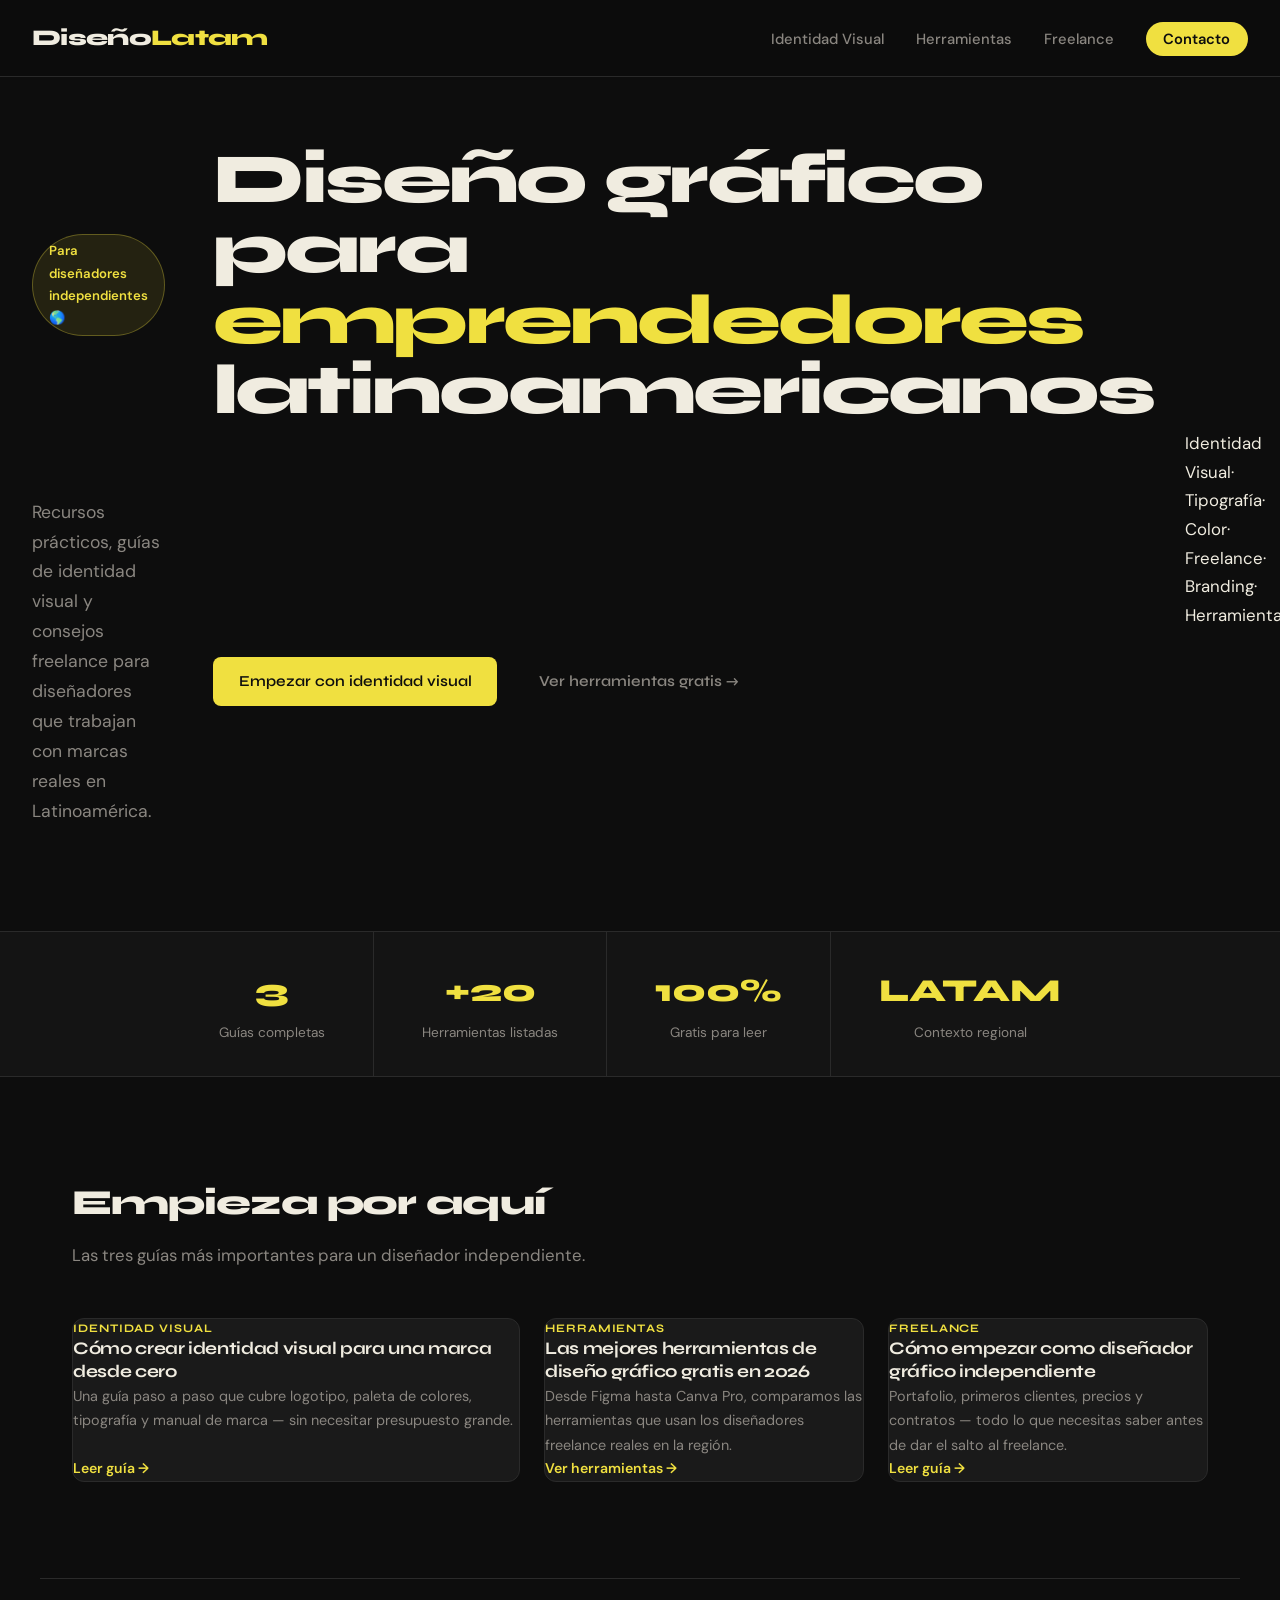
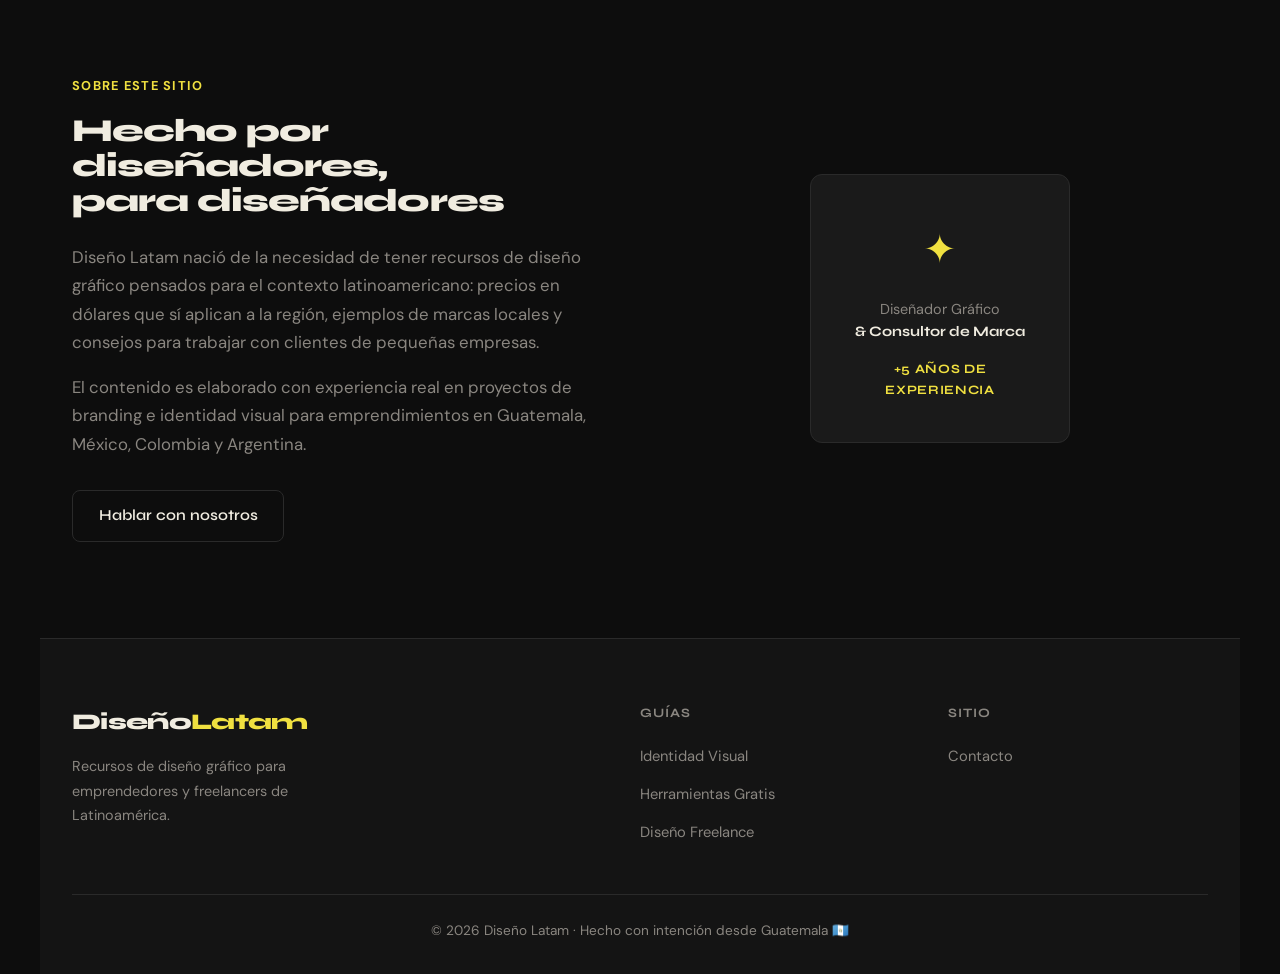
==== commit 69b63897: "Update index.html" ====
--- a/index.html
+++ b/index.html
@@ -7,11 +7,14 @@
   <meta name="description" content="Guías, herramientas y consejos de diseño gráfico para emprendedores y freelancers de Latinoamérica. Aprende a crear identidad visual, trabajar como independiente y hacer crecer tu negocio creativo." />
   <meta name="robots" content="index, follow" />
   <link rel="canonical" href="https://graficafreelance.netlify.app/" />
+
+  <!-- Open Graph -->
   <meta property="og:title" content="Diseño Gráfico para Emprendedores Latinoamericanos" />
   <meta property="og:description" content="Recursos, guías y herramientas para diseñadores gráficos freelance en Latinoamérica." />
   <meta property="og:type" content="website" />
   <meta property="og:url" content="https://graficafreelance.netlify.app/" />
-  <meta property="og:image" content="https://images.unsplash.com/photo-1561070791-2526d30994b5?w=1200&q=80" />
+
+  <!-- Schema markup: WebSite -->
   <script type="application/ld+json">
   {
     "@context": "https://schema.org",
@@ -22,11 +25,12 @@
     "inLanguage": "es",
     "author": {
       "@type": "Person",
-      "name": "Tu Nombre Aquí",
+      "name": "diseno-latam",
       "jobTitle": "Diseñador Gráfico & Consultor de Marca"
     }
   }
   </script>
+
   <link rel="preconnect" href="https://fonts.googleapis.com" />
   <link rel="preconnect" href="https://fonts.gstatic.com" crossorigin />
   <link href="https://fonts.googleapis.com/css2?family=Syne:wght@400;600;700;800&family=DM+Sans:ital,opsz,wght@0,9..40,300;0,9..40,400;0,9..40,500;1,9..40,300&display=swap" rel="stylesheet" />
@@ -34,6 +38,7 @@
 </head>
 <body>
 
+  <!-- NAV -->
   <nav class="nav">
     <a href="/" class="nav__logo">Diseño<span>Latam</span></a>
     <ul class="nav__links">
@@ -46,56 +51,33 @@
   </nav>
 
   <!-- HERO -->
-  <section class="hero">
-    <div class="hero__parallax-bg"></div>
-    <div class="hero__grid"></div>
+  <header class="hero">
+    <div class="hero__bg-grid"></div>
     <div class="hero__content">
+      <span class="hero__tag">Para diseñadores independientes 🌎</span>
+      <h1 class="hero__title">Diseño gráfico para<br /><em>emprendedores</em> latinoamericanos</h1>
+      <p class="hero__sub">Recursos prácticos, guías de identidad visual y consejos freelance para diseñadores que trabajan con marcas reales en Latinoamérica.</p>
+      <div class="hero__actions">
+        <a href="pages/identidad-visual.html" class="btn btn--primary">Empezar con identidad visual</a>
+        <a href="pages/herramientas.html" class="btn btn--ghost">Ver herramientas gratis →</a>
+      </div>
+    </div>
+    <div class="hero__visual">
+      <div class="shape shape--1"></div>
+      <div class="shape shape--2"></div>
+      <div class="shape shape--3"></div>
+      <div class="marquee-ring">
+        <span>Identidad Visual</span><span>·</span>
+        <span>Tipografía</span><span>·</span>
+        <span>Color</span><span>·</span>
+        <span>Freelance</span><span>·</span>
+        <span>Branding</span><span>·</span>
+        <span>Herramientas</span><span>·</span>
+      </div>
+    </div>
+  </header>
 
-      <div class="hero__left">
-        <span class="hero__tag">✦ Para diseñadores independientes en LATAM</span>
-        <h1 class="hero__title">
-          Diseña marcas<br />
-          <em>que impactan</em>
-          <span class="outline">en Latam</span>
-        </h1>
-        <p class="hero__sub">Recursos prácticos de identidad visual, herramientas y trabajo freelance para diseñadores que crean marcas reales en Latinoamérica.</p>
-        <div class="hero__actions">
-          <a href="pages/identidad-visual.html" class="btn btn--primary">Empezar con identidad visual →</a>
-          <a href="pages/herramientas.html" class="btn btn--ghost">Ver herramientas gratis</a>
-        </div>
-      </div>
-
-      <div class="hero__visual">
-        <div class="hero__feat-img">
-          <img src="https://images.unsplash.com/photo-1561070791-2526d30994b5?w=800&q=80"
-               alt="Diseñador gráfico trabajando en identidad visual para emprendimiento latinoamericano"
-               loading="eager" />
-          <span class="hero__feat-badge">Identidad Visual</span>
-        </div>
-        <div class="hero__mini-cards">
-          <div class="mini-card">
-            <div class="mini-card__icon">🎨</div>
-            <div class="mini-card__label">Branding & marca</div>
-          </div>
-          <div class="mini-card">
-            <div class="mini-card__icon">🛠</div>
-            <div class="mini-card__label">Herramientas gratis</div>
-          </div>
-          <div class="mini-card">
-            <div class="mini-card__icon">💼</div>
-            <div class="mini-card__label">Trabajo freelance</div>
-          </div>
-          <div class="mini-card">
-            <div class="mini-card__icon">🌎</div>
-            <div class="mini-card__label">Contexto LATAM</div>
-          </div>
-        </div>
-      </div>
-
-    </div>
-  </section>
-
-  <!-- STATS -->
+  <!-- STATS STRIP -->
   <section class="stats">
     <div class="stats__item"><strong>3</strong><span>Guías completas</span></div>
     <div class="stats__item"><strong>+20</strong><span>Herramientas listadas</span></div>
@@ -103,7 +85,7 @@
     <div class="stats__item"><strong>LATAM</strong><span>Contexto regional</span></div>
   </section>
 
-  <!-- ARTICLES -->
+  <!-- ARTICLES GRID -->
   <section class="articles">
     <div class="articles__header">
       <h2>Empieza por aquí</h2>
@@ -112,96 +94,26 @@
     <div class="articles__grid">
 
       <article class="card card--featured">
-        <div class="card__img">
-          <img src="https://images.unsplash.com/photo-1558618666-fcd25c85cd64?w=800&q=80"
-               alt="Creación de identidad visual para marca — paleta de colores y logotipo"
-               loading="lazy" />
-        </div>
-        <div class="card__body">
-          <div class="card__tag">Identidad Visual</div>
-          <h3 class="card__title"><a href="pages/identidad-visual.html">Cómo crear identidad visual para una marca desde cero</a></h3>
-          <p class="card__excerpt">Una guía paso a paso que cubre logotipo, paleta de colores, tipografía y manual de marca.</p>
-          <a href="pages/identidad-visual.html" class="card__link">Leer guía →</a>
-        </div>
+        <div class="card__tag">Identidad Visual</div>
+        <h3 class="card__title"><a href="pages/identidad-visual.html">Cómo crear identidad visual para una marca desde cero</a></h3>
+        <p class="card__excerpt">Una guía paso a paso que cubre logotipo, paleta de colores, tipografía y manual de marca — sin necesitar presupuesto grande.</p>
+        <a href="pages/identidad-visual.html" class="card__link">Leer guía →</a>
       </article>
 
       <article class="card">
-        <div class="card__img">
-          <img src="https://images.unsplash.com/photo-1611532736597-de2d4265fba3?w=600&q=80"
-               alt="Herramientas de diseño gráfico gratis — Figma, Canva y más"
-               loading="lazy" />
-        </div>
-        <div class="card__body">
-          <div class="card__tag">Herramientas</div>
-          <h3 class="card__title"><a href="pages/herramientas.html">Las mejores herramientas de diseño gráfico gratis en 2026</a></h3>
-          <p class="card__excerpt">Comparamos las herramientas que usan los diseñadores freelance reales en la región.</p>
-          <a href="pages/herramientas.html" class="card__link">Ver herramientas →</a>
-        </div>
+        <div class="card__tag">Herramientas</div>
+        <h3 class="card__title"><a href="pages/herramientas.html">Las mejores herramientas de diseño gráfico gratis en 2026</a></h3>
+        <p class="card__excerpt">Desde Figma hasta Canva Pro, comparamos las herramientas que usan los diseñadores freelance reales en la región.</p>
+        <a href="pages/herramientas.html" class="card__link">Ver herramientas →</a>
       </article>
 
       <article class="card">
-        <div class="card__img">
-          <img src="https://images.unsplash.com/photo-1600880292089-90a7e086ee0c?w=600&q=80"
-               alt="Diseñador gráfico freelance trabajando desde casa en Latinoamérica"
-               loading="lazy" />
-        </div>
-        <div class="card__body">
-          <div class="card__tag">Freelance</div>
-          <h3 class="card__title"><a href="pages/freelance.html">Cómo empezar como diseñador gráfico independiente</a></h3>
-          <p class="card__excerpt">Portafolio, primeros clientes, precios y contratos — todo lo que necesitas saber.</p>
-          <a href="pages/freelance.html" class="card__link">Leer guía →</a>
-        </div>
+        <div class="card__tag">Freelance</div>
+        <h3 class="card__title"><a href="pages/freelance.html">Cómo empezar como diseñador gráfico independiente</a></h3>
+        <p class="card__excerpt">Portafolio, primeros clientes, precios y contratos — todo lo que necesitas saber antes de dar el salto al freelance.</p>
+        <a href="pages/freelance.html" class="card__link">Leer guía →</a>
       </article>
 
-    </div>
-  </section>
-
-  <!-- TESTIMONIALES -->
-  <section class="testimonials">
-    <div class="testimonials__inner">
-      <div class="testimonials__header">
-        <h2>Lo que dicen los diseñadores</h2>
-        <p>Feedback de diseñadores freelance que aplican estos recursos en sus proyectos.</p>
-      </div>
-      <div class="testimonials__grid">
-
-        <div class="testi-card" itemscope itemtype="https://schema.org/Review">
-          <div class="testi-card__stars">★★★★★</div>
-          <p class="testi-card__text" itemprop="reviewBody">"La guía de identidad visual me cambió la forma de presentar propuestas a clientes. Antes entregaba solo el logo — ahora entrego un sistema completo y cobro el triple."</p>
-          <div class="testi-card__author">
-            <div class="testi-card__avatar">CM</div>
-            <div>
-              <div class="testi-card__name" itemprop="author">Carlos M.</div>
-              <div class="testi-card__role">Diseñador freelance · Ciudad de México</div>
-            </div>
-          </div>
-        </div>
-
-        <div class="testi-card" itemscope itemtype="https://schema.org/Review">
-          <div class="testi-card__stars">★★★★★</div>
-          <p class="testi-card__text" itemprop="reviewBody">"Encontré el stack de herramientas gratuitas que necesitaba para empezar sin invertir. Figma + Coolors + Google Fonts es todo lo que necesitas cuando estás iniciando."</p>
-          <div class="testi-card__author">
-            <div class="testi-card__avatar" style="background: linear-gradient(135deg,#44bbff,#0066cc)">AR</div>
-            <div>
-              <div class="testi-card__name" itemprop="author">Andrea R.</div>
-              <div class="testi-card__role">Diseñadora UI · Bogotá, Colombia</div>
-            </div>
-          </div>
-        </div>
-
-        <div class="testi-card" itemscope itemtype="https://schema.org/Review">
-          <div class="testi-card__stars">★★★★★</div>
-          <p class="testi-card__text" itemprop="reviewBody">"El apartado de precios para freelance me dio el valor que necesitaba para dejar de cobrar barato. La sección sobre contratos también salvó un proyecto complicado."</p>
-          <div class="testi-card__author">
-            <div class="testi-card__avatar" style="background: linear-gradient(135deg,#bb88ff,#6600cc)">LV</div>
-            <div>
-              <div class="testi-card__name" itemprop="author">Luis V.</div>
-              <div class="testi-card__role">Diseñador gráfico · Guatemala</div>
-            </div>
-          </div>
-        </div>
-
-      </div>
     </div>
   </section>
 
@@ -210,7 +122,7 @@
     <div class="about__text">
       <span class="about__label">Sobre este sitio</span>
       <h2>Hecho por diseñadores,<br />para diseñadores</h2>
-      <p>Diseño Latam nació de la necesidad de tener recursos de diseño gráfico pensados para el contexto latinoamericano: precios que sí aplican a la región, ejemplos de marcas locales y consejos para trabajar con clientes reales.</p>
+      <p>Diseño Latam nació de la necesidad de tener recursos de diseño gráfico pensados para el contexto latinoamericano: precios en dólares que sí aplican a la región, ejemplos de marcas locales y consejos para trabajar con clientes de pequeñas empresas.</p>
       <p>El contenido es elaborado con experiencia real en proyectos de branding e identidad visual para emprendimientos en Guatemala, México, Colombia y Argentina.</p>
       <a href="pages/contacto.html" class="btn btn--outline">Hablar con nosotros</a>
     </div>
@@ -223,6 +135,7 @@
     </div>
   </section>
 
+  <!-- FOOTER -->
   <footer class="footer">
     <div class="footer__brand">
       <a href="/" class="nav__logo">Diseño<span>Latam</span></a>
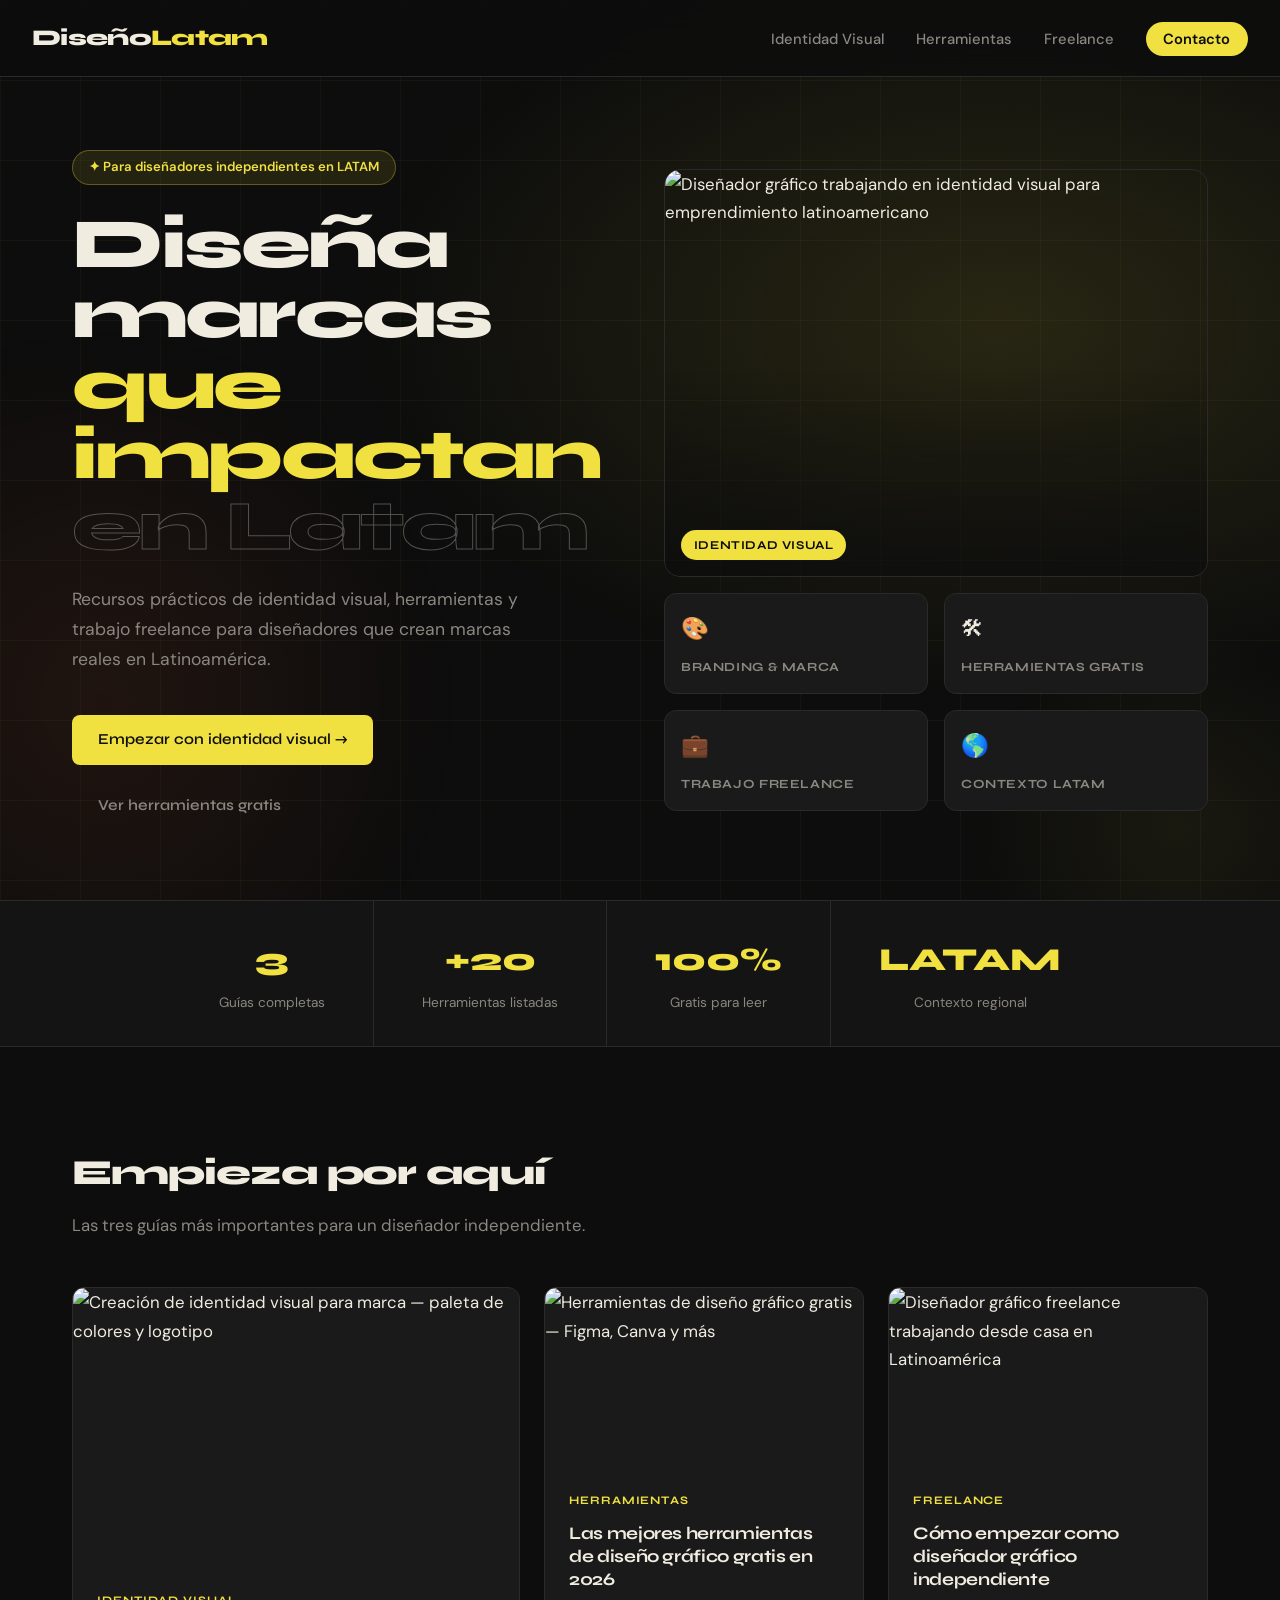
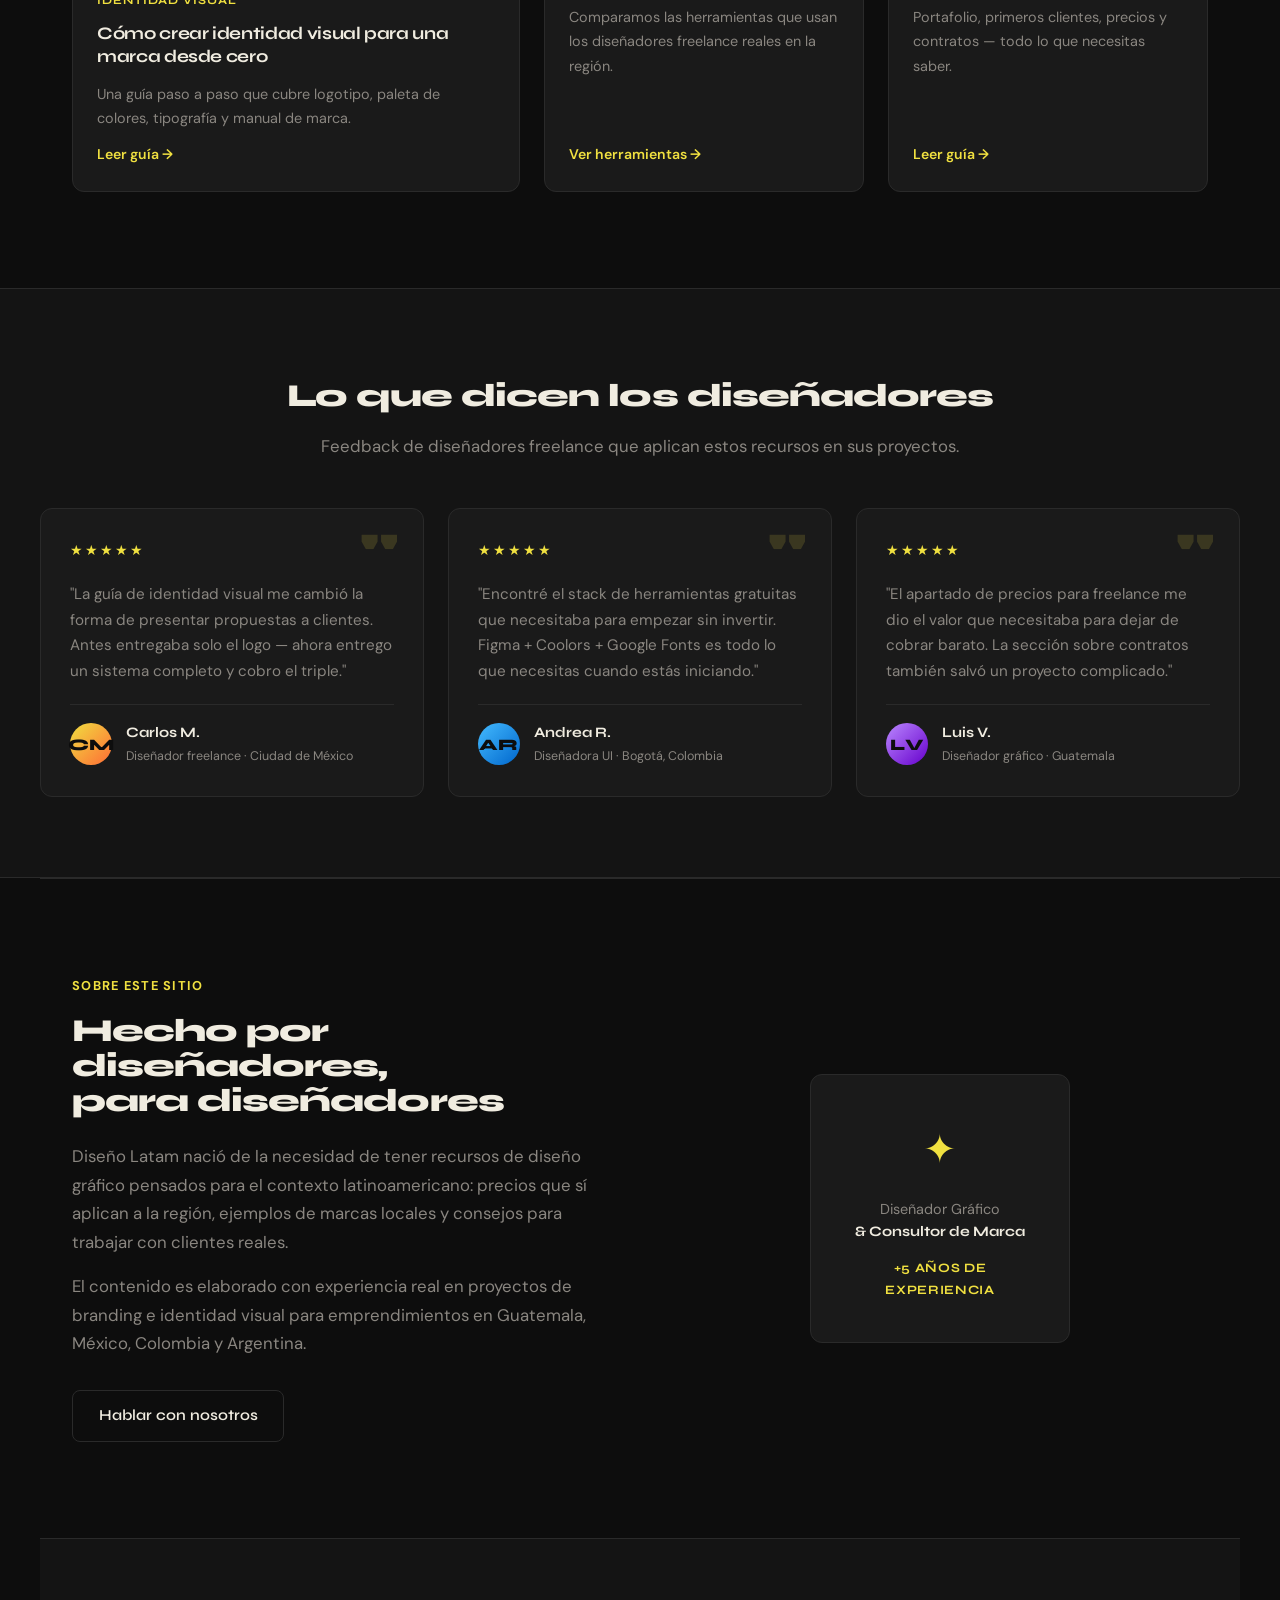
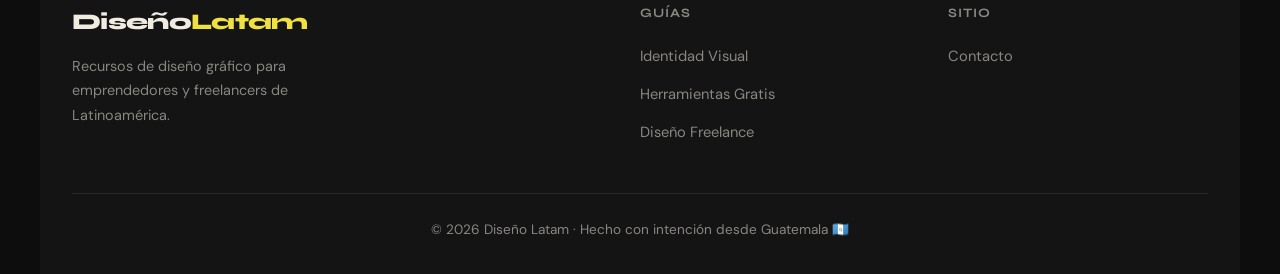
==== commit 79022bf0: "Add files via upload" ====
--- a/index.html
+++ b/index.html
@@ -7,14 +7,11 @@
   <meta name="description" content="Guías, herramientas y consejos de diseño gráfico para emprendedores y freelancers de Latinoamérica. Aprende a crear identidad visual, trabajar como independiente y hacer crecer tu negocio creativo." />
   <meta name="robots" content="index, follow" />
   <link rel="canonical" href="https://graficafreelance.netlify.app/" />
-
-  <!-- Open Graph -->
   <meta property="og:title" content="Diseño Gráfico para Emprendedores Latinoamericanos" />
   <meta property="og:description" content="Recursos, guías y herramientas para diseñadores gráficos freelance en Latinoamérica." />
   <meta property="og:type" content="website" />
   <meta property="og:url" content="https://graficafreelance.netlify.app/" />
-
-  <!-- Schema markup: WebSite -->
+  <meta property="og:image" content="https://images.unsplash.com/photo-1561070791-2526d30994b5?w=1200&q=80" />
   <script type="application/ld+json">
   {
     "@context": "https://schema.org",
@@ -25,12 +22,11 @@
     "inLanguage": "es",
     "author": {
       "@type": "Person",
-      "name": "diseno-latam",
+      "name": "Tu Nombre Aquí",
       "jobTitle": "Diseñador Gráfico & Consultor de Marca"
     }
   }
   </script>
-
   <link rel="preconnect" href="https://fonts.googleapis.com" />
   <link rel="preconnect" href="https://fonts.gstatic.com" crossorigin />
   <link href="https://fonts.googleapis.com/css2?family=Syne:wght@400;600;700;800&family=DM+Sans:ital,opsz,wght@0,9..40,300;0,9..40,400;0,9..40,500;1,9..40,300&display=swap" rel="stylesheet" />
@@ -38,7 +34,6 @@
 </head>
 <body>
 
-  <!-- NAV -->
   <nav class="nav">
     <a href="/" class="nav__logo">Diseño<span>Latam</span></a>
     <ul class="nav__links">
@@ -51,33 +46,56 @@
   </nav>
 
   <!-- HERO -->
-  <header class="hero">
-    <div class="hero__bg-grid"></div>
+  <section class="hero">
+    <div class="hero__parallax-bg"></div>
+    <div class="hero__grid"></div>
     <div class="hero__content">
-      <span class="hero__tag">Para diseñadores independientes 🌎</span>
-      <h1 class="hero__title">Diseño gráfico para<br /><em>emprendedores</em> latinoamericanos</h1>
-      <p class="hero__sub">Recursos prácticos, guías de identidad visual y consejos freelance para diseñadores que trabajan con marcas reales en Latinoamérica.</p>
-      <div class="hero__actions">
-        <a href="pages/identidad-visual.html" class="btn btn--primary">Empezar con identidad visual</a>
-        <a href="pages/herramientas.html" class="btn btn--ghost">Ver herramientas gratis →</a>
-      </div>
-    </div>
-    <div class="hero__visual">
-      <div class="shape shape--1"></div>
-      <div class="shape shape--2"></div>
-      <div class="shape shape--3"></div>
-      <div class="marquee-ring">
-        <span>Identidad Visual</span><span>·</span>
-        <span>Tipografía</span><span>·</span>
-        <span>Color</span><span>·</span>
-        <span>Freelance</span><span>·</span>
-        <span>Branding</span><span>·</span>
-        <span>Herramientas</span><span>·</span>
-      </div>
-    </div>
-  </header>
-
-  <!-- STATS STRIP -->
+
+      <div class="hero__left">
+        <span class="hero__tag">✦ Para diseñadores independientes en LATAM</span>
+        <h1 class="hero__title">
+          Diseña marcas<br />
+          <em>que impactan</em>
+          <span class="outline">en Latam</span>
+        </h1>
+        <p class="hero__sub">Recursos prácticos de identidad visual, herramientas y trabajo freelance para diseñadores que crean marcas reales en Latinoamérica.</p>
+        <div class="hero__actions">
+          <a href="pages/identidad-visual.html" class="btn btn--primary">Empezar con identidad visual →</a>
+          <a href="pages/herramientas.html" class="btn btn--ghost">Ver herramientas gratis</a>
+        </div>
+      </div>
+
+      <div class="hero__visual">
+        <div class="hero__feat-img">
+          <img src="https://images.unsplash.com/photo-1561070791-2526d30994b5?w=800&q=80"
+               alt="Diseñador gráfico trabajando en identidad visual para emprendimiento latinoamericano"
+               loading="eager" />
+          <span class="hero__feat-badge">Identidad Visual</span>
+        </div>
+        <div class="hero__mini-cards">
+          <div class="mini-card">
+            <div class="mini-card__icon">🎨</div>
+            <div class="mini-card__label">Branding & marca</div>
+          </div>
+          <div class="mini-card">
+            <div class="mini-card__icon">🛠</div>
+            <div class="mini-card__label">Herramientas gratis</div>
+          </div>
+          <div class="mini-card">
+            <div class="mini-card__icon">💼</div>
+            <div class="mini-card__label">Trabajo freelance</div>
+          </div>
+          <div class="mini-card">
+            <div class="mini-card__icon">🌎</div>
+            <div class="mini-card__label">Contexto LATAM</div>
+          </div>
+        </div>
+      </div>
+
+    </div>
+  </section>
+
+  <!-- STATS -->
   <section class="stats">
     <div class="stats__item"><strong>3</strong><span>Guías completas</span></div>
     <div class="stats__item"><strong>+20</strong><span>Herramientas listadas</span></div>
@@ -85,7 +103,7 @@
     <div class="stats__item"><strong>LATAM</strong><span>Contexto regional</span></div>
   </section>
 
-  <!-- ARTICLES GRID -->
+  <!-- ARTICLES -->
   <section class="articles">
     <div class="articles__header">
       <h2>Empieza por aquí</h2>
@@ -94,26 +112,96 @@
     <div class="articles__grid">
 
       <article class="card card--featured">
-        <div class="card__tag">Identidad Visual</div>
-        <h3 class="card__title"><a href="pages/identidad-visual.html">Cómo crear identidad visual para una marca desde cero</a></h3>
-        <p class="card__excerpt">Una guía paso a paso que cubre logotipo, paleta de colores, tipografía y manual de marca — sin necesitar presupuesto grande.</p>
-        <a href="pages/identidad-visual.html" class="card__link">Leer guía →</a>
+        <div class="card__img">
+          <img src="https://images.unsplash.com/photo-1558618666-fcd25c85cd64?w=800&q=80"
+               alt="Creación de identidad visual para marca — paleta de colores y logotipo"
+               loading="lazy" />
+        </div>
+        <div class="card__body">
+          <div class="card__tag">Identidad Visual</div>
+          <h3 class="card__title"><a href="pages/identidad-visual.html">Cómo crear identidad visual para una marca desde cero</a></h3>
+          <p class="card__excerpt">Una guía paso a paso que cubre logotipo, paleta de colores, tipografía y manual de marca.</p>
+          <a href="pages/identidad-visual.html" class="card__link">Leer guía →</a>
+        </div>
       </article>
 
       <article class="card">
-        <div class="card__tag">Herramientas</div>
-        <h3 class="card__title"><a href="pages/herramientas.html">Las mejores herramientas de diseño gráfico gratis en 2026</a></h3>
-        <p class="card__excerpt">Desde Figma hasta Canva Pro, comparamos las herramientas que usan los diseñadores freelance reales en la región.</p>
-        <a href="pages/herramientas.html" class="card__link">Ver herramientas →</a>
+        <div class="card__img">
+          <img src="https://images.unsplash.com/photo-1611532736597-de2d4265fba3?w=600&q=80"
+               alt="Herramientas de diseño gráfico gratis — Figma, Canva y más"
+               loading="lazy" />
+        </div>
+        <div class="card__body">
+          <div class="card__tag">Herramientas</div>
+          <h3 class="card__title"><a href="pages/herramientas.html">Las mejores herramientas de diseño gráfico gratis en 2026</a></h3>
+          <p class="card__excerpt">Comparamos las herramientas que usan los diseñadores freelance reales en la región.</p>
+          <a href="pages/herramientas.html" class="card__link">Ver herramientas →</a>
+        </div>
       </article>
 
       <article class="card">
-        <div class="card__tag">Freelance</div>
-        <h3 class="card__title"><a href="pages/freelance.html">Cómo empezar como diseñador gráfico independiente</a></h3>
-        <p class="card__excerpt">Portafolio, primeros clientes, precios y contratos — todo lo que necesitas saber antes de dar el salto al freelance.</p>
-        <a href="pages/freelance.html" class="card__link">Leer guía →</a>
+        <div class="card__img">
+          <img src="https://images.unsplash.com/photo-1600880292089-90a7e086ee0c?w=600&q=80"
+               alt="Diseñador gráfico freelance trabajando desde casa en Latinoamérica"
+               loading="lazy" />
+        </div>
+        <div class="card__body">
+          <div class="card__tag">Freelance</div>
+          <h3 class="card__title"><a href="pages/freelance.html">Cómo empezar como diseñador gráfico independiente</a></h3>
+          <p class="card__excerpt">Portafolio, primeros clientes, precios y contratos — todo lo que necesitas saber.</p>
+          <a href="pages/freelance.html" class="card__link">Leer guía →</a>
+        </div>
       </article>
 
+    </div>
+  </section>
+
+  <!-- TESTIMONIALES -->
+  <section class="testimonials">
+    <div class="testimonials__inner">
+      <div class="testimonials__header">
+        <h2>Lo que dicen los diseñadores</h2>
+        <p>Feedback de diseñadores freelance que aplican estos recursos en sus proyectos.</p>
+      </div>
+      <div class="testimonials__grid">
+
+        <div class="testi-card" itemscope itemtype="https://schema.org/Review">
+          <div class="testi-card__stars">★★★★★</div>
+          <p class="testi-card__text" itemprop="reviewBody">"La guía de identidad visual me cambió la forma de presentar propuestas a clientes. Antes entregaba solo el logo — ahora entrego un sistema completo y cobro el triple."</p>
+          <div class="testi-card__author">
+            <div class="testi-card__avatar">CM</div>
+            <div>
+              <div class="testi-card__name" itemprop="author">Carlos M.</div>
+              <div class="testi-card__role">Diseñador freelance · Ciudad de México</div>
+            </div>
+          </div>
+        </div>
+
+        <div class="testi-card" itemscope itemtype="https://schema.org/Review">
+          <div class="testi-card__stars">★★★★★</div>
+          <p class="testi-card__text" itemprop="reviewBody">"Encontré el stack de herramientas gratuitas que necesitaba para empezar sin invertir. Figma + Coolors + Google Fonts es todo lo que necesitas cuando estás iniciando."</p>
+          <div class="testi-card__author">
+            <div class="testi-card__avatar" style="background: linear-gradient(135deg,#44bbff,#0066cc)">AR</div>
+            <div>
+              <div class="testi-card__name" itemprop="author">Andrea R.</div>
+              <div class="testi-card__role">Diseñadora UI · Bogotá, Colombia</div>
+            </div>
+          </div>
+        </div>
+
+        <div class="testi-card" itemscope itemtype="https://schema.org/Review">
+          <div class="testi-card__stars">★★★★★</div>
+          <p class="testi-card__text" itemprop="reviewBody">"El apartado de precios para freelance me dio el valor que necesitaba para dejar de cobrar barato. La sección sobre contratos también salvó un proyecto complicado."</p>
+          <div class="testi-card__author">
+            <div class="testi-card__avatar" style="background: linear-gradient(135deg,#bb88ff,#6600cc)">LV</div>
+            <div>
+              <div class="testi-card__name" itemprop="author">Luis V.</div>
+              <div class="testi-card__role">Diseñador gráfico · Guatemala</div>
+            </div>
+          </div>
+        </div>
+
+      </div>
     </div>
   </section>
 
@@ -122,7 +210,7 @@
     <div class="about__text">
       <span class="about__label">Sobre este sitio</span>
       <h2>Hecho por diseñadores,<br />para diseñadores</h2>
-      <p>Diseño Latam nació de la necesidad de tener recursos de diseño gráfico pensados para el contexto latinoamericano: precios en dólares que sí aplican a la región, ejemplos de marcas locales y consejos para trabajar con clientes de pequeñas empresas.</p>
+      <p>Diseño Latam nació de la necesidad de tener recursos de diseño gráfico pensados para el contexto latinoamericano: precios que sí aplican a la región, ejemplos de marcas locales y consejos para trabajar con clientes reales.</p>
       <p>El contenido es elaborado con experiencia real en proyectos de branding e identidad visual para emprendimientos en Guatemala, México, Colombia y Argentina.</p>
       <a href="pages/contacto.html" class="btn btn--outline">Hablar con nosotros</a>
     </div>
@@ -135,7 +223,6 @@
     </div>
   </section>
 
-  <!-- FOOTER -->
   <footer class="footer">
     <div class="footer__brand">
       <a href="/" class="nav__logo">Diseño<span>Latam</span></a>
